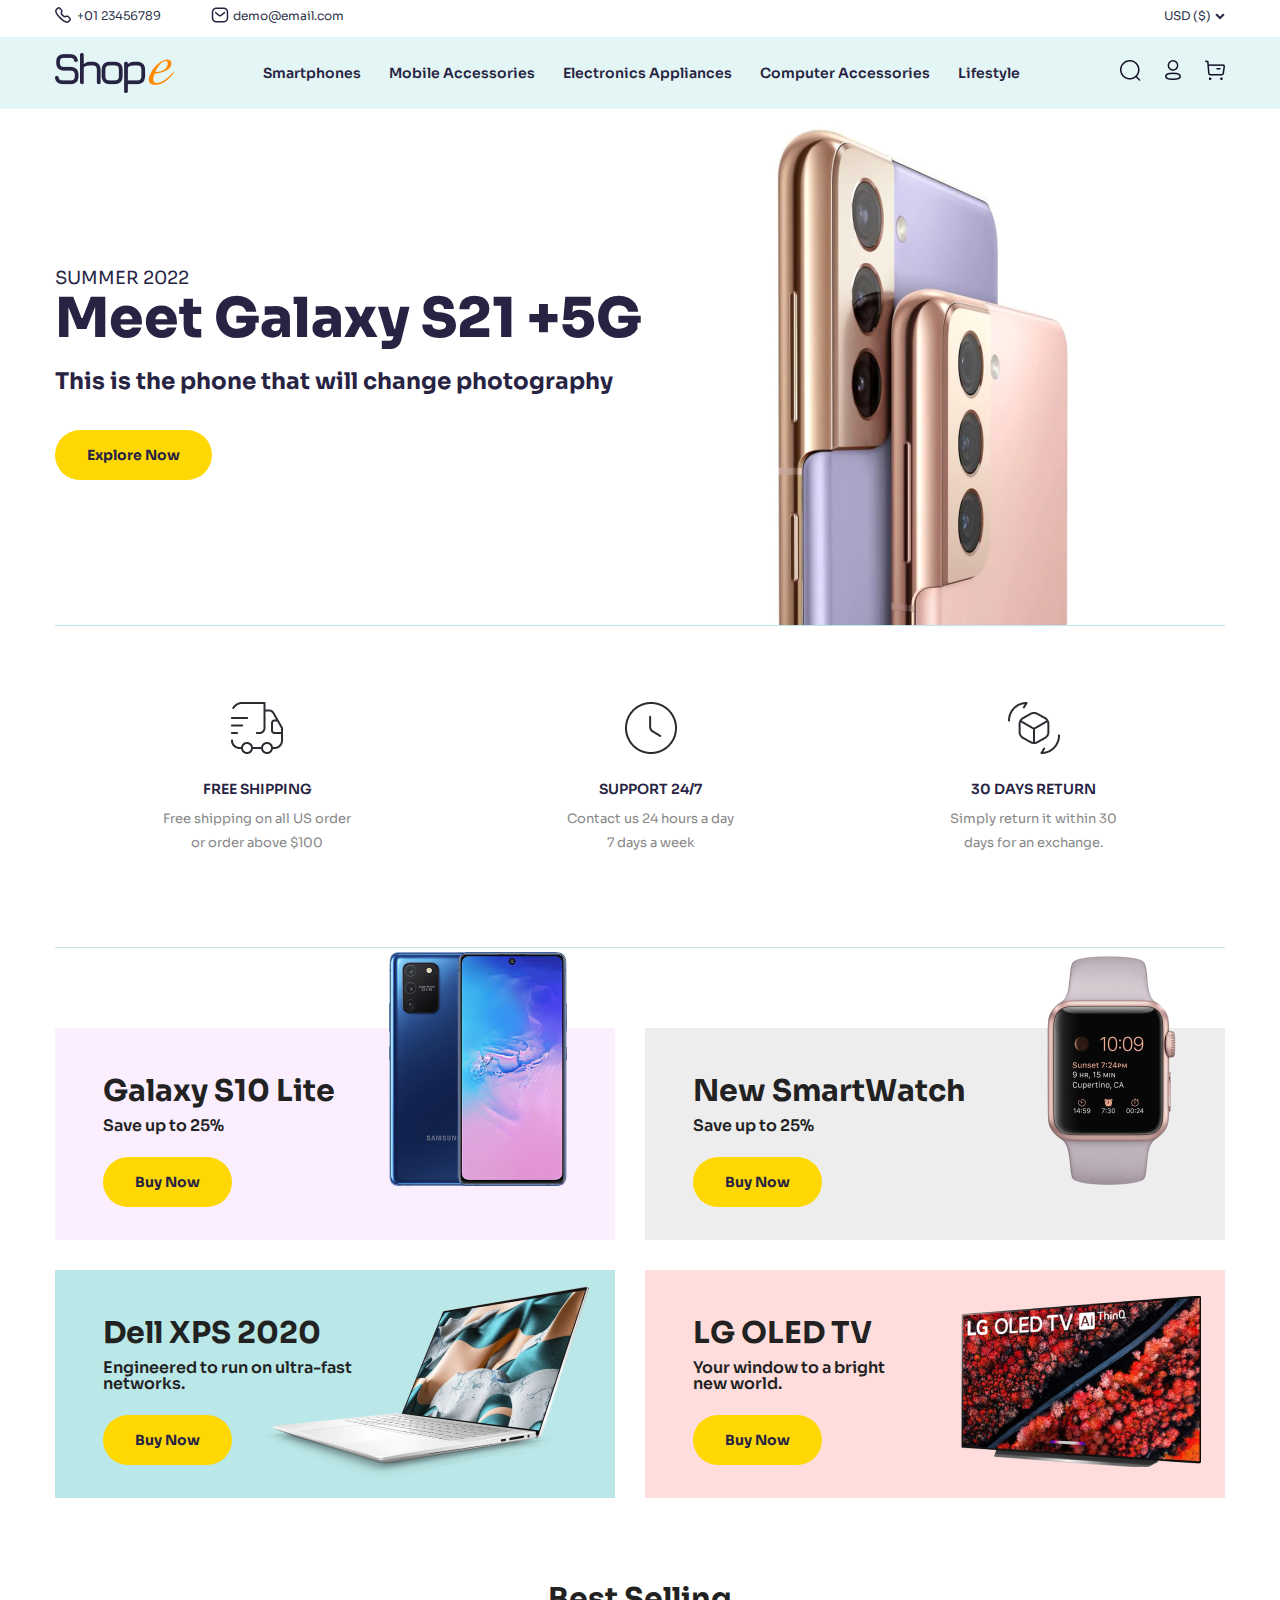
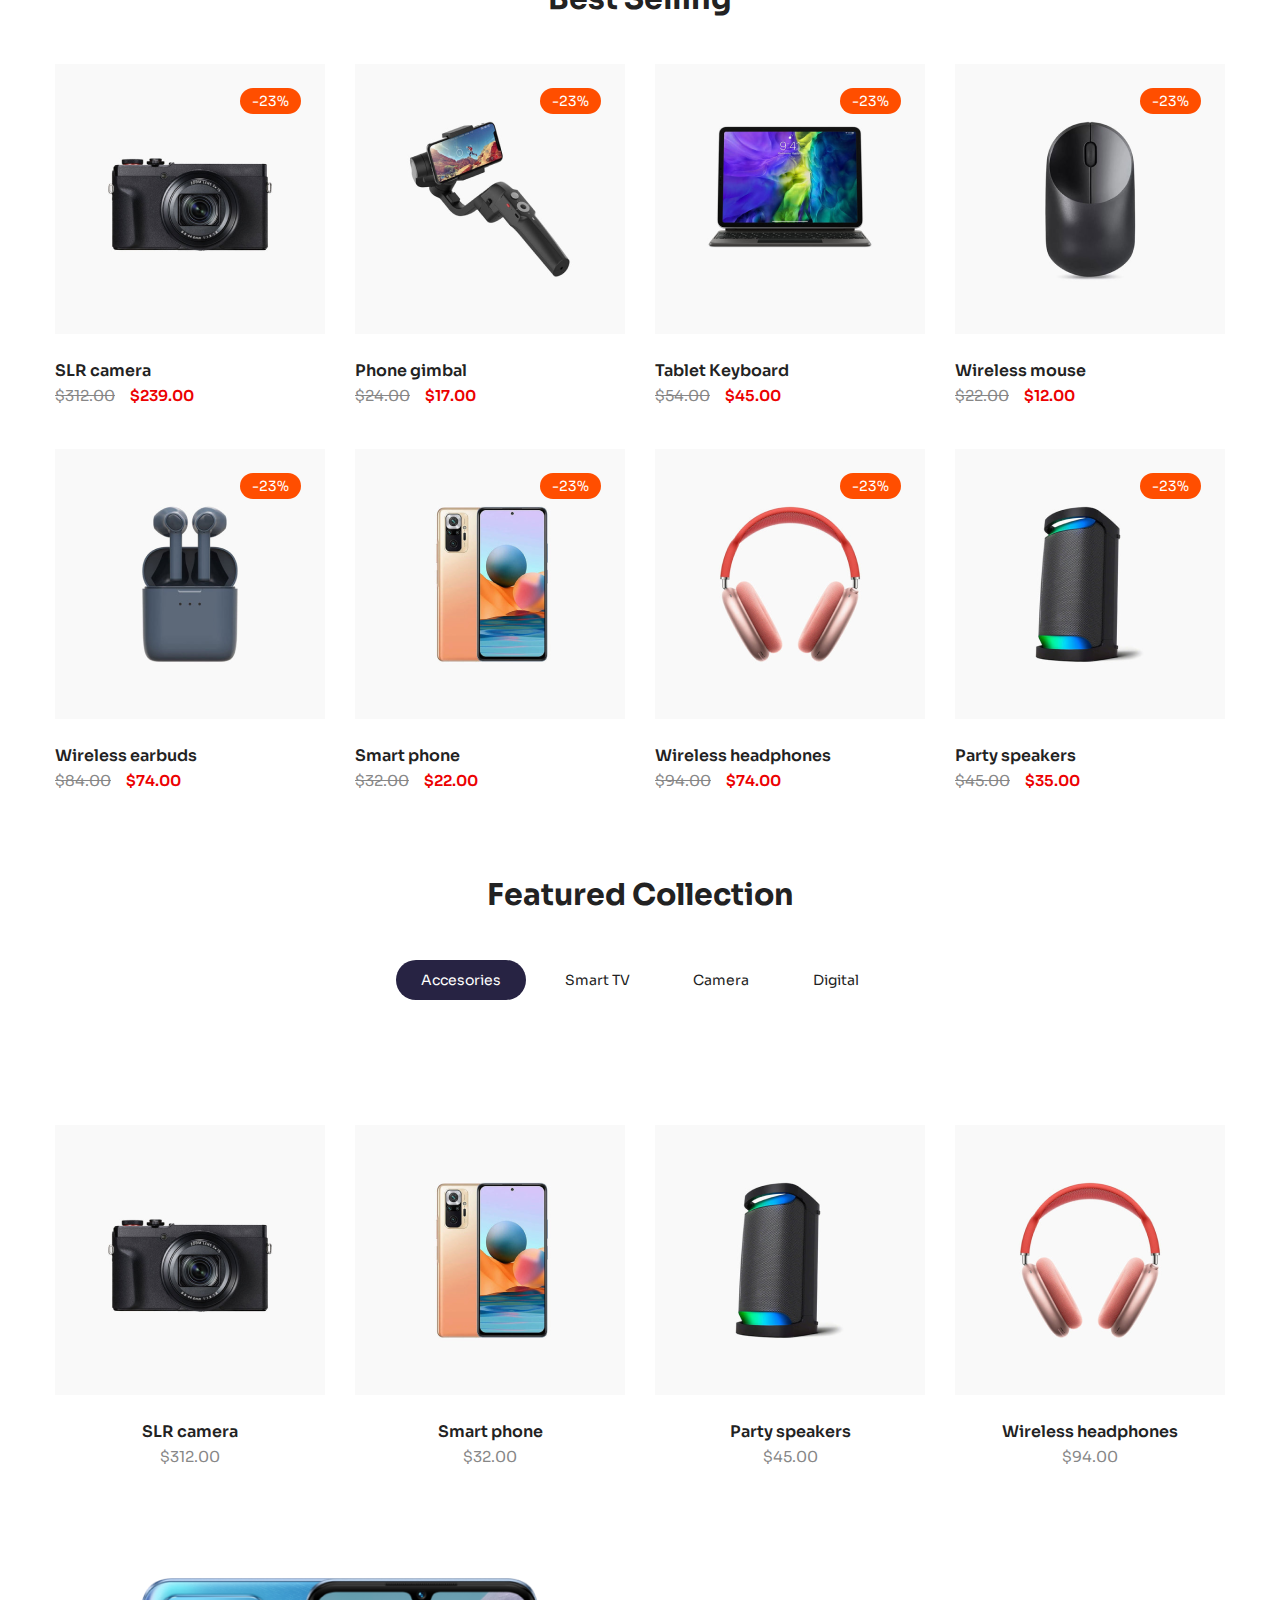
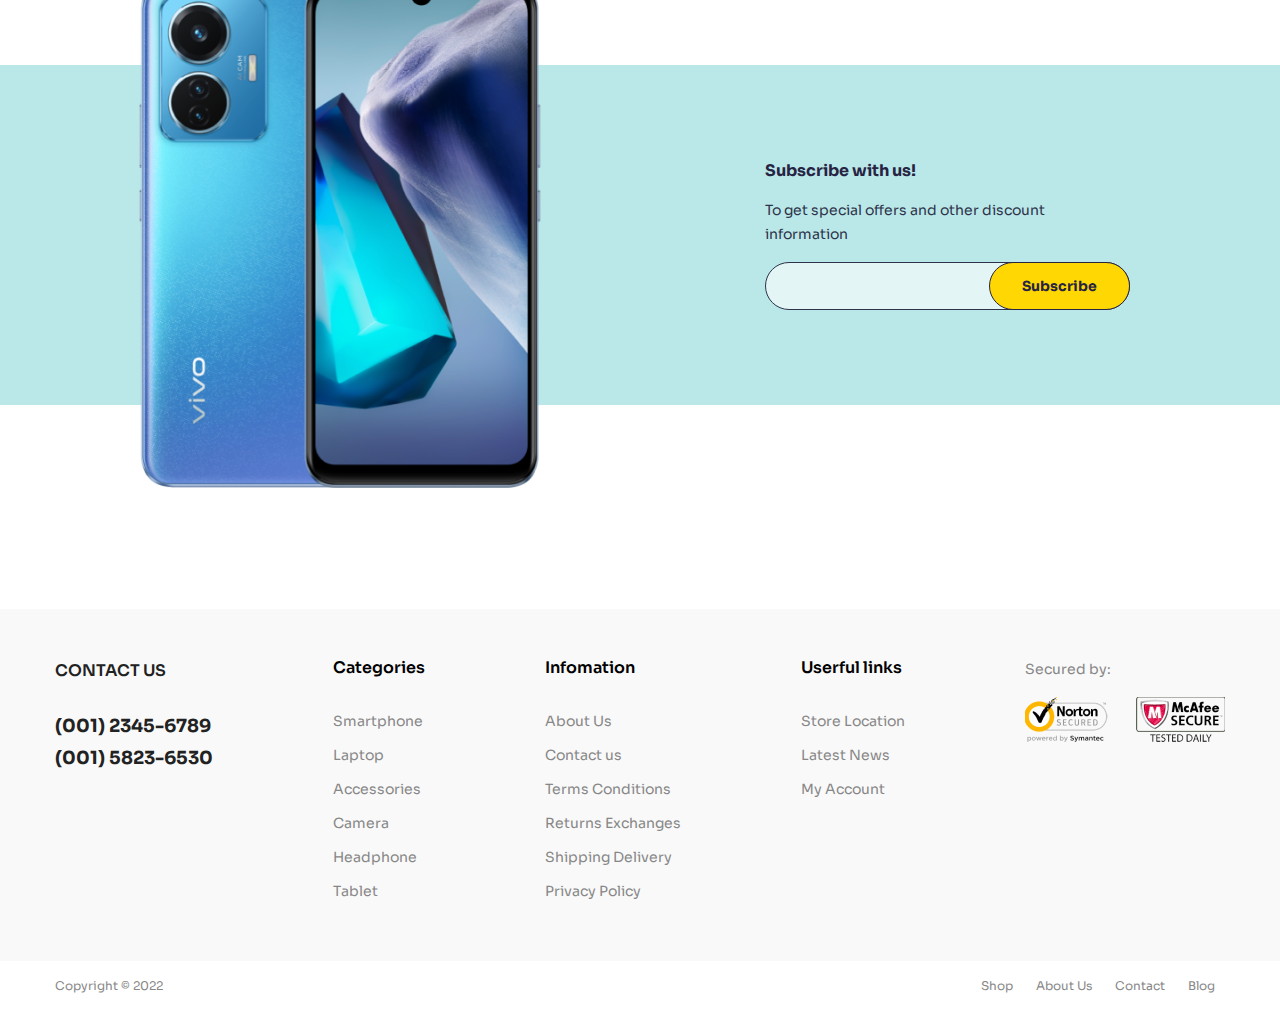
==== index.html @ f064544a "added: footer section" ====
<!DOCTYPE html>
<html lang="en">

<head>
    <meta charset="UTF-8">
    <meta http-equiv="X-UA-Compatible" content="IE=edge">
    <meta name="viewport" content="width=device-width, initial-scale=1.0">
    <title>ShopE Website</title>
    <link rel="stylesheet" href="css/style.css">
</head>

<body>
    <section class="top-nav">
        <div class="container">
            <div class="top-nav-content">
                <ul class="top-nav-sub-content">
                    <li>
                        <a class="sub-links tele" href="tel:+01 23456789">
                            +01 23456789
                        </a>
                    </li>
                    <li>
                        <a class="sub-links second msg" href="mailto:demo@email.com">
                            demo@email.com
                        </a>
                    </li>
                </ul>
                <ul class="top-nav-sub-content">
                    <li>
                        <a class="sub-links down-arrow" href="#">
                            USD ($)
                        </a>
                    </li>
                </ul>
            </div>
        </div>
    </section>
    <section class="Secondary">
        <div class="container">
            <div class="navbar">
                <div class="nav-content">
                    <img class="logo" src="images/Logo.png" alt="logo">
                </div>
                <div class="nav-content">
                    <a class="nav-text" href="#">Smartphones</a>
                    <a class="nav-text" href="#">Mobile Accessories</a>
                    <a class="nav-text" href="#">Electronics Appliances</a>
                    <a class="nav-text" href="#">Computer Accessories</a>
                    <a class="nav-text" href="#">Lifestyle</a>
                </div>
                <div class="nav-content">
                    <a class="nav-links" href="#">
                        <img src="images/Search.png" alt="search">
                    </a>
                    <a class="nav-links" href="#">
                        <img src="images/Profile.png" alt="profile">
                    </a>
                    <a class="nav-links m-r-0" href="#">
                        <img src="images/Buy.png" alt="buy">
                    </a>
                </div>
            </div>
        </div>
    </section>
    <section class="banner-backg">
        <div class="container">
            <div class="banner">
                <div class="banner-left Headline">
                    <p class="summer">
                        Summer 2022
                    </p>
                    <h1 class="head-name">
                        Meet Galaxy S21 +5G
                    </h1>
                    <h3 class="tagline">
                        This is the phone that will change photography
                    </h3>
                    <a role="button" class="Button explore-btn btn-text" href="#">
                        Explore Now
                    </a>
                </div>
                <img src="./images/galaxy-s21-5g.png" alt="banner logo">
            </div>
        </div>
    </section>
    <section class="facilities-bacg pb-80">
        <div class="container">
            <div class="facilities">
                <div class="sub-facilities">
                    <img src="./images/vehicle.png" alt="shipping">
                    <h5 class="Headline sub-facilities-head">FREE SHIPPING</h5>
                    <p class="sub-facilities-text">
                        Free shipping on all US order </br> or order above $100
                    </p>
                </div>
                <div class="sub-facilities">
                    <img src="./images/clock.png" alt="clock">
                    <h5 class="Headline sub-facilities-head">SUPPORT 24/7</h5>
                    <p class="sub-facilities-text">
                        Contact us 24 hours a day</br>7 days a week
                    </p>
                </div>
                <div class="sub-facilities">
                    <img src="./images/3d-rotate.png" alt="rotate">
                    <h5 class="Headline sub-facilities-head">30 DAYS RETURN</h5>
                    <p class="sub-facilities-text">
                        Simply return it within 30</br> days for an exchange.
                    </p>
                </div>
            </div>
        </div>
    </section>
    <section class="trendings-backg pb-80">
        <div class="container trending-grid-container">
            <div class="trending-items first-item">
                <div class="item-left">
                    <h2 class="item-name">
                        Galaxy S10 Lite
                    </h2>
                    <h4 class="item-desc">
                        Save up to 25%
                    </h4>
                    <a role="button" class="Button explore-btn btn-text" href="#">
                        Buy Now
                    </a>
                </div>
                <div class="side-img">
                    <img class="item-right" src="./images/galaxy-s10-lite.png" alt="S10 Lite">
                </div>
            </div>
            <div class="trending-items second-item">
                <div class="item-left">
                    <h2 class="item-name">
                        New SmartWatch
                    </h2>
                    <h4 class="item-desc">
                        Save up to 25%
                    </h4>
                    <a role="button" class="Button explore-btn btn-text" href="#">
                        Buy Now
                    </a>
                </div>
                <div class="side-img">
                    <img class="item-right" src="./images/smartWatch.png" alt="Smart Watch">
                </div>

            </div>
            <div class="trending-items third-item">
                <div class="item-left">
                    <h2 class="item-name">
                        Dell XPS 2020
                    </h2>
                    <h4 class="item-desc">
                        Engineered to run on ultra-fast networks.
                    </h4>
                    <a role="button" class="Button explore-btn btn-text" href="#">
                        Buy Now
                    </a>
                </div>
                <div class="side-img">
                    <img class="item-right" src="./images/dellXPS2020.png" alt="Dell XPS">
                </div>
            </div>
            <div class="trending-items fourth-item">
                <div class="item-left">
                    <h2 class="item-name">
                        LG OLED TV
                    </h2>
                    <h4 class="item-desc">
                        Your window to a bright new world.
                    </h4>
                    <a role="button" class="Button explore-btn btn-text" href="#">
                        Buy Now
                    </a>
                </div>
                <div class="side-img">
                    <img class="item-right" src="./images/Lg-oled-tv.png" alt="LG Oled TV ">
                </div>
            </div>
        </div>
    </section>
    <section class="best-selling-backg pb-80">
        <div class="container">
            <h2 class="best-sell-header">Best Selling</h2>
            <div class="best-selling-grid-container">
                <div class="selling-items">
                    <div class="sell-product-img">
                        <img src="./images/SLR camera.png" alt="SLR Camera">
                        <span class="offer-discount">
                            -23%
                        </span>
                    </div>
                    <div class="sell-img-bottom">
                        <h4 class="product-name">SLR camera</h4>
                        <span class="old-price">$312.00</span>
                        <span class="offer-price">$239.00</span>
                    </div>
                </div>
                <div class="selling-items">
                    <div class="sell-product-img">
                        <img src="./images/Phone Gimble.png" alt="Phone Gimble ">
                        <span class="offer-discount">
                            -23%
                        </span>
                    </div>
                    <div class="sell-img-bottom">
                        <h4 class="product-name">Phone gimbal</h4>
                        <span class="old-price">$24.00</span>
                        <span class="offer-price">$17.00</span>
                    </div>
                </div>
                <div class="selling-items">
                    <div class="sell-product-img">
                        <img src="./images/Tablet Keyboard.png" alt="Tablet Keyboard">
                        <span class="offer-discount">
                            -23%
                        </span>
                    </div>
                    <div class="sell-img-bottom">
                        <h4 class="product-name">Tablet Keyboard</h4>
                        <span class="old-price">$54.00</span>
                        <span class="offer-price">$45.00</span>
                    </div>
                </div>
                <div class="selling-items">
                    <div class="sell-product-img">
                        <img src="./images/Wireless Mouse.png" alt="Wireless mouse">
                        <span class="offer-discount">
                            -23%
                        </span>
                    </div>
                    <div class="sell-img-bottom">
                        <h4 class="product-name">Wireless mouse</h4>
                        <span class="old-price">$22.00</span>
                        <span class="offer-price">$12.00</span>
                    </div>
                </div>
                <div class="selling-items">
                    <div class="sell-product-img">
                        <img src="./images/Wireless earbuds.png" alt="Wireless earbuds">
                        <span class="offer-discount">
                            -23%
                        </span>
                    </div>
                    <div class="sell-img-bottom">
                        <h4 class="product-name">Wireless earbuds</h4>
                        <span class="old-price">$84.00</span>
                        <span class="offer-price">$74.00</span>
                    </div>
                </div>
                <div class="selling-items">
                    <div class="sell-product-img">
                        <img src="./images/Smart Phone.png" alt="Smart phone">
                        <span class="offer-discount">
                            -23%
                        </span>
                    </div>
                    <div class="sell-img-bottom">
                        <h4 class="product-name">Smart phone</h4>
                        <span class="old-price">$32.00</span>
                        <span class="offer-price">$22.00</span>
                    </div>
                </div>
                <div class="selling-items">
                    <div class="sell-product-img">
                        <img src="./images/Wireless Headphone.png" alt="Wireless headphones">
                        <span class="offer-discount">
                            -23%
                        </span>
                    </div>
                    <div class="sell-img-bottom">
                        <h4 class="product-name">Wireless headphones</h4>
                        <span class="old-price">$94.00</span>
                        <span class="offer-price">$74.00</span>
                    </div>
                </div>
                <div class="selling-items">
                    <div class="sell-product-img">
                        <img src="./images/Party Speakers.png" alt="Party speakers">
                        <span class="offer-discount">
                            -23%
                        </span>
                    </div>
                    <div class="sell-img-bottom">
                        <h4 class="product-name">Party speakers</h4>
                        <span class="old-price">$45.00</span>
                        <span class="offer-price">$35.00</span>
                    </div>
                </div>
            </div>
        </div>
    </section>
    <section class="feature-backg">
        <div class="container">
            <h2 class="feature-header">Featured Collection</h2>
            <ul class="feature-category">
                <li class="feature-items items-selected">Accesories</li>
                <li class="feature-items">Smart TV</li>
                <li class="feature-items">Camera</li>
                <li class="feature-items">Digital</li>
            </ul>
            <div class="feature-grid-container">
                <div class="feature-items">
                    <img src="./images/SLR camera.png" alt="SLR camera">
                    <h4>SLR camera</h4>
                    <p>$312.00</p>
                </div>
                <div class="feature-items">
                    <img src="./images/Smart Phone.png" alt="Smart phone">
                    <h4>Smart phone</h4>
                    <p>$32.00</p>
                </div>
                <div class="feature-items">
                    <img src="./images/Party Speakers.png" alt="Party speakers">
                    <h4>Party speakers</h4>
                    <p>$45.00</p>
                </div>
                <div class="feature-items">
                    <img src="./images/Wireless Headphone.png" alt="Wireless headphones">
                    <h4>Wireless headphones</h4>
                    <p>$94.00</p>
                </div>
            </div>
        </div>
    </section>
    <section class="subscribe-banner-backg Tertiary">
        <div class="container">
            <div class="subscribe-banner">
                <div class="banner-left">
                    <img src="./images/vivo display phone.png" alt="Vivo Display">
                </div>
                <div class="banner-right">
                    <p class="subscribe-header">Subscribe with us!</p>
                    <p class="subscribe-text">
                        To get special offers and other discount information
                    </p>
                    <form action="/">
                        <div class="input-btn-subscribe">
                            <input type="search" name="" id="">
                            <button class="Button">Subscribe</button>
                        </div>
                    </form>

                </div>
            </div>
        </div>
    </section>
    <footer>
        <div class="footer-details">
            <div class="container">
                <div class="footer-content">
                    <div class="contact-us">
                        <h3>Contact Us</h3>
                        <ul>
                            <li>
                                <a href="tel:+2345-6789">(001) 2345-6789</a>
                            </li>
                            <li>
                                <a href="tel:+5823-6530">(001) 5823-6530</a>
                            </li>
                        </ul>
                    </div>
                    <div class="footer-links">
                        <h4>Categories</h4>
                        <ul>
                            <li><a href="#">Smartphone</a></li>
                            <li><a href="#">Laptop</a></li>
                            <li><a href="#">Accessories</a></li>
                            <li><a href="#">Camera</a></li>
                            <li><a href="#">Headphone</a></li>
                            <li><a href="#">Tablet</a></li>
                        </ul>
                    </div>
                    <div class="footer-links">
                        <h4>Infomation</h4>
                        <ul>
                            <li><a href="#">About Us</a></li>
                            <li><a href="#">Contact us</a></li>
                            <li><a href="#">Terms Conditions</a></li>
                            <li><a href="#">Returns Exchanges</a></li>
                            <li><a href="#">Shipping Delivery</a></li>
                            <li><a href="#">Privacy Policy</a></li>
                        </ul>
                    </div>
                    <div class="footer-links">
                        <h4>Userful links</h4>
                        <ul>
                            <li><a href="#">Store Location</a></li>
                            <li><a href="#">Latest News</a></li>
                            <li><a href="#">My Account</a></li>
                        </ul>
                    </div>
                    <div class="secured-by">
                        <p>Secured by:</p>
                        <img src="./images/secured-company.png" alt="company images">
                    </div>
                </div>
            </div>
        </div>
        <div class="footer-bottom">
            <div class="container">
                <div class="footer-content">
                    <div class="copyright">
                        Copyright &copy; 2022
                    </div>
                    <div class="footer-links">
                        <a href="#">Shop</a>
                        <a href="#">About Us</a>
                        <a href="#">Contact</a>
                        <a href="#">Blog</a>
                    </div>
                </div>
            </div>

        </div>
    </footer>
</body>


</html>
---- css/style.css ----
@import url('https://fonts.googleapis.com/css2?family=Sora:wght@100;200;300;400;500;600;700;800&display=swap');

* {
    font-family: 'Sora';
    font-style: normal;
    font-weight: 400;
    font-size: 12px;
    line-height: 18px;
    margin: 0;
    padding: 0;
}

.container {
    width: 1170px;
    margin: auto;
}

a {
    text-decoration: none;
}

ul {
    list-style: none;
}

/* Heading Style */
h1 {
    font-weight: 800;
    font-size: 55px;
    line-height: 55px;
}

h2 {
    font-weight: 700;
    font-size: 30px;
    line-height: 42px;
}

h3 {
    font-weight: 700;
    font-size: 23px;
    line-height: 23px;
}

h4 {
    font-weight: 600;
    font-size: 16px;
    line-height: 16px;
}

h5 {
    font-weight: 600;
    font-size: 14px;
    line-height: 20px;
}

/* COlOR STYLES  */
.Background {
    background: #FFFFFE;
}

.Secondary {
    background: #E3F6F5;
}

.Tertiary {
    background: #BAE8E8;
}

.Headline {
    color: #272343;
}

.Paragraph {
    color: #2D334A;
}

.Button {
    background: #FFD803;
    border: none;
    cursor: pointer;
}

.btn-text {
    color: #272343;
    font-weight: 700;
    font-size: 14px;
    line-height: 14px;
}

/* top navbar */
.top-nav {
    padding: 7px 0px 12px 0px;
    color: #2D334A;
}

.top-nav .top-nav-content {
    display: flex;
    justify-content: space-between;
}

.top-nav-content .top-nav-sub-content {
    display: flex;
}

.top-nav-sub-content .sub-links {
    color: #2D334A;
    display: flex;
    align-items: center;
}

.top-nav-sub-content .sub-links.second {
    padding-left: 49.5px;
}

.top-nav-sub-content .sub-links:hover {
    text-decoration: underline;
}

.tele::before {
    content: '';
    background: url("../images/telephone.png") no-repeat;
    width: 18px;
    height: 18px;
    padding-right: 4px;
    align-items: center;
}

.msg::before {
    content: '';
    background: url("../images/Message.png") no-repeat;
    width: 18px;
    height: 18px;
    padding-right: 4px;
    align-items: center;
}

.down-arrow::after {
    content: '';
    background: url("../images/down_arrow.png") no-repeat;
    width: 10px;
    height: 7px;
    margin-left: 4px;
}

/* navbar */
.navbar {
    align-items: center;
    display: flex;
    justify-content: space-between;
    padding: 16px 0px;
}

.navbar .nav-content {
    display: flex;
}

.nav-content .nav-text {
    font-weight: 600;
    font-size: 14px;
    line-height: 21px;
    color: #272343;
    padding: 0px 14px;
}

.nav-content .nav-links {
    padding: 0px 12px;
}

.m-r-0 {
    padding-right: 0px !important;
}

.nav-text:hover,
.nav_links:hover {
    color: #FFD803;
}

/* banner */
.banner {
    display: flex;
    align-items: center;
}

.banner-left .summer {
    text-transform: uppercase;
    font-weight: 400;
    font-size: 18px;
    line-height: 18px;
    padding-bottom: 4px;
}

.banner-left .head-name {
    padding-bottom: 24px;
    padding-right: 14px;
}

.banner-left .tagline {
    padding-bottom: 54px;
}

.explore-btn {
    padding: 16px 32px;
    border-radius: 28px;
}

.facilities {
    display: flex;
    justify-content: space-around;
    border-width: 1px 0px;
    border-style: solid;
    border-color: #BAE8E8;
}

.facilities .sub-facilities {
    text-align: center;
    padding-top: 72px;
    padding-bottom: 92px;
}

.sub-facilities .sub-facilities-head {
    padding-top: 16px;
    padding-bottom: 8px;
}

.sub-facilities .sub-facilities-text {
    font-weight: 400;
    font-size: 13px;
    line-height: 24px;
    color: #878787;
}

.trending-grid-container {
    display: grid;
    grid-template-columns: auto auto;
    grid-gap: 30px;
}

.trending-items {
    color: #222222;
    display: flex;
    align-items: center;
    position: relative;
}

.trending-items .item-left {
    padding: 48px;
}

.first-item .side-img {
    position: absolute;
    bottom: 49px;
    right: 48px;
}

.second-item .side-img {
    position: absolute;
    bottom: 49px;
    right: 48px;
}

.third-item .side-img {
    position: absolute;
    right: 24px;
}

.third-item .item-left {
    width: 252px;
}

.fourth-item .side-img {
    position: absolute;
    /* bottom: 45px; */
    right: 24px;
}

.fourth-item .item-left {
    width: 196px;
}

.item-left .item-name {
    line-height: 30px;
    padding-bottom: 12px;
}

.item-left .item-desc {
    padding-bottom: 40px;
}

.trending-grid-container .first-item {
    background: #FAEEFF;
}

.trending-grid-container .second-item {
    background: #EDEDED;
}

.trending-grid-container .third-item {
    background: #BAE8E8;
}

.trending-grid-container .fourth-item {
    background: #FFDDDC;
}

/* BEST SELLING */
.best-selling-backg {
    color: #222222;
}

.best-sell-header {
    text-align: center;
    padding-bottom: 44px;

}

.best-selling-grid-container {
    display: grid;
    grid-template-columns: auto auto auto auto;
    grid-gap: 40px 30px;
}


.selling-items .sell-product-img {
    position: relative;
    padding-bottom: 24px;
}

.sell-product-img .offer-discount {
    padding: 6px 12px;
    background: #FF4E00;
    border-radius: 25px;
    color: white;
    font-size: 14px;
    line-height: 14px;
    text-align: center;
    position: absolute;
    top: 24px;
    right: 24px;

}

.sell-img-bottom .product-name {
    padding-bottom: 3px;
}

.sell-img-bottom .old-price {
    padding-right: 12px;
    text-decoration-line: line-through;
    font-weight: 400;
    font-size: 15px;
    line-height: 27px;
    color: #878787;
}

.sell-img-bottom .offer-price {
    font-weight: 600;
    font-size: 15px;
    line-height: 27px;
    color: #EC0101;
}

.pb-80 {
    padding-bottom: 80px;
}

.feature-backg {
    text-align: center;
    color: #222222;
    padding-bottom: 195px;
}

.feature-header {
    padding-bottom: 44px;
}

.feature-category {
    text-align: center;
    display: flex;
    justify-content: space-between;
    width: 488px;
    margin: auto;
    align-items: center;
    padding-bottom: 125px;
}

.feature-category .feature-items {
    font-weight: 400;
    font-size: 14px;
    line-height: 24px;
    padding: 8px 25px;
}

.feature-category .items-selected {
    text-align: center;
    background: #272343;
    border-radius: 20px;
    color: #FFFFFE;
}

.feature-grid-container {
    display: grid;
    grid-template-columns: auto auto auto auto;
    grid-gap: 40px 30px;
}

.feature-items img {
    padding-bottom: 24px;
}

.feature-items h4 {
    padding-bottom: 3px;
}

.feature-items p {
    font-weight: 400;
    font-size: 15px;
    line-height: 27px;
    color: #878787;
}

.subscribe-banner-backg {
    margin-bottom: 204px;
}

.subscribe-banner {
    display: flex;
    justify-content: flex-end;
    align-items: center;
    position: relative;
}

.subscribe-banner .banner-left {
    position: absolute;
    left: 0;
}


.subscribe-banner .banner-right {
    width: 365px;
    padding: 95px;
}

.banner-right .subscribe-header {
    font-weight: 700;
    font-size: 16px;
    line-height: 22px;
    color: #272343;
    padding-bottom: 16px;
}

.banner-right .subscribe-text {
    font-weight: 400;
    font-size: 14px;
    line-height: 24px;
    color: #2D334A;
    padding-bottom: 16px;
}

.banner-right .input-btn-subscribe {
    position: relative;
}

.banner-right .input-btn-subscribe input {
    width: 100%;
    padding: 14px;
    box-sizing: border-box;
    background: #E3F6F5;
    border: 1px solid #2D334A;
    border-radius: 25px;
}

.banner-right .input-btn-subscribe button {
    position: absolute;
    right: 0;
    font-weight: 700;
    font-size: 14px;
    line-height: 14px;
    color: #272343;
    padding: 16px 32px;
    background: #FFD803;
    border: 1px solid #272343;
    border-radius: 28px;
}

/* Footer */


.footer-details {
    background: #F9F9F9;
    padding: 48px 0px;
}

.footer-details .footer-content {
    display: flex;
    justify-content: space-between;
}

.footer-details .contact-us {
    color: #222222;
}

.footer-details .contact-us h3 {
    text-transform: uppercase;
    font-weight: 600;
    font-size: 16px;
    line-height: 27px;
    padding-bottom: 30px;
}

.footer-details .contact-us a {
    font-weight: 700;
    font-size: 18px;
    line-height: 25px;
    color: #222222;
}

.footer-details .contact-us ul>li {
    padding-bottom: 7px;
}

.footer-details .secured-by p {
    font-weight: 400;
    font-size: 14px;
    line-height: 24px;
    color: #878787;
    padding-bottom: 16px;
}

.footer-details .footer-links h4 {
    font-weight: 600;
    font-size: 16px;
    line-height: 22px;
    color: #000000;
    padding-bottom: 30px;
}

.footer-details .footer-links a {
    font-weight: 400;
    font-size: 14px;
    line-height: 24px;
    color: #878787;

}

.footer-details .footer-links>ul>li {
    padding-bottom: 10px;
}

.footer-details .footer-links a:hover {
    text-decoration: underline;
}




.footer-bottom {
    font-weight: 400;
    font-size: 14px;
    line-height: 24px;
    color: #878787;
    padding: 16px 0px;
}

.footer-bottom .footer-content {
    display: flex;
    justify-content: space-between;
}

.footer-bottom .footer-links a {
    /* display: flex; */
    /* justify-content: space-between; */
    color: #878787;
    padding: 10px;
}

.footer-bottom .footer-links a:hover {
    text-decoration: underline;
}
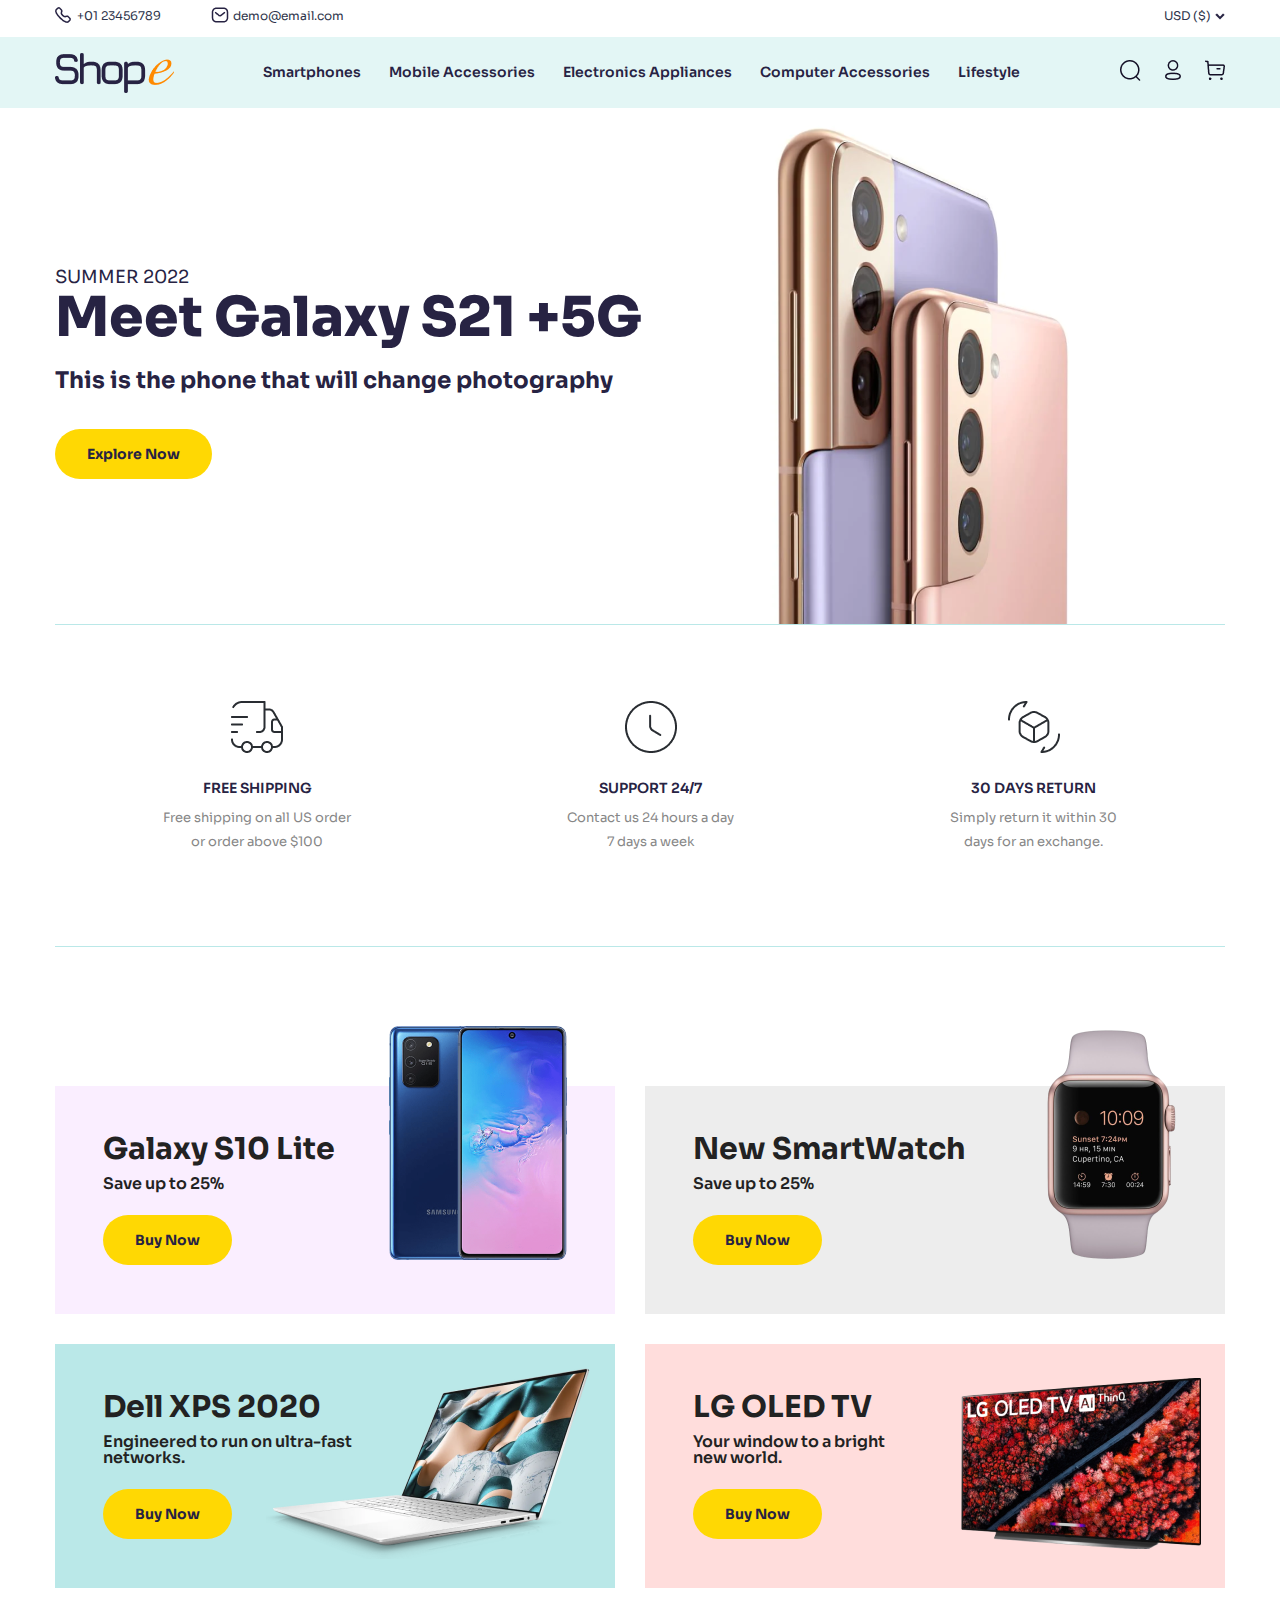
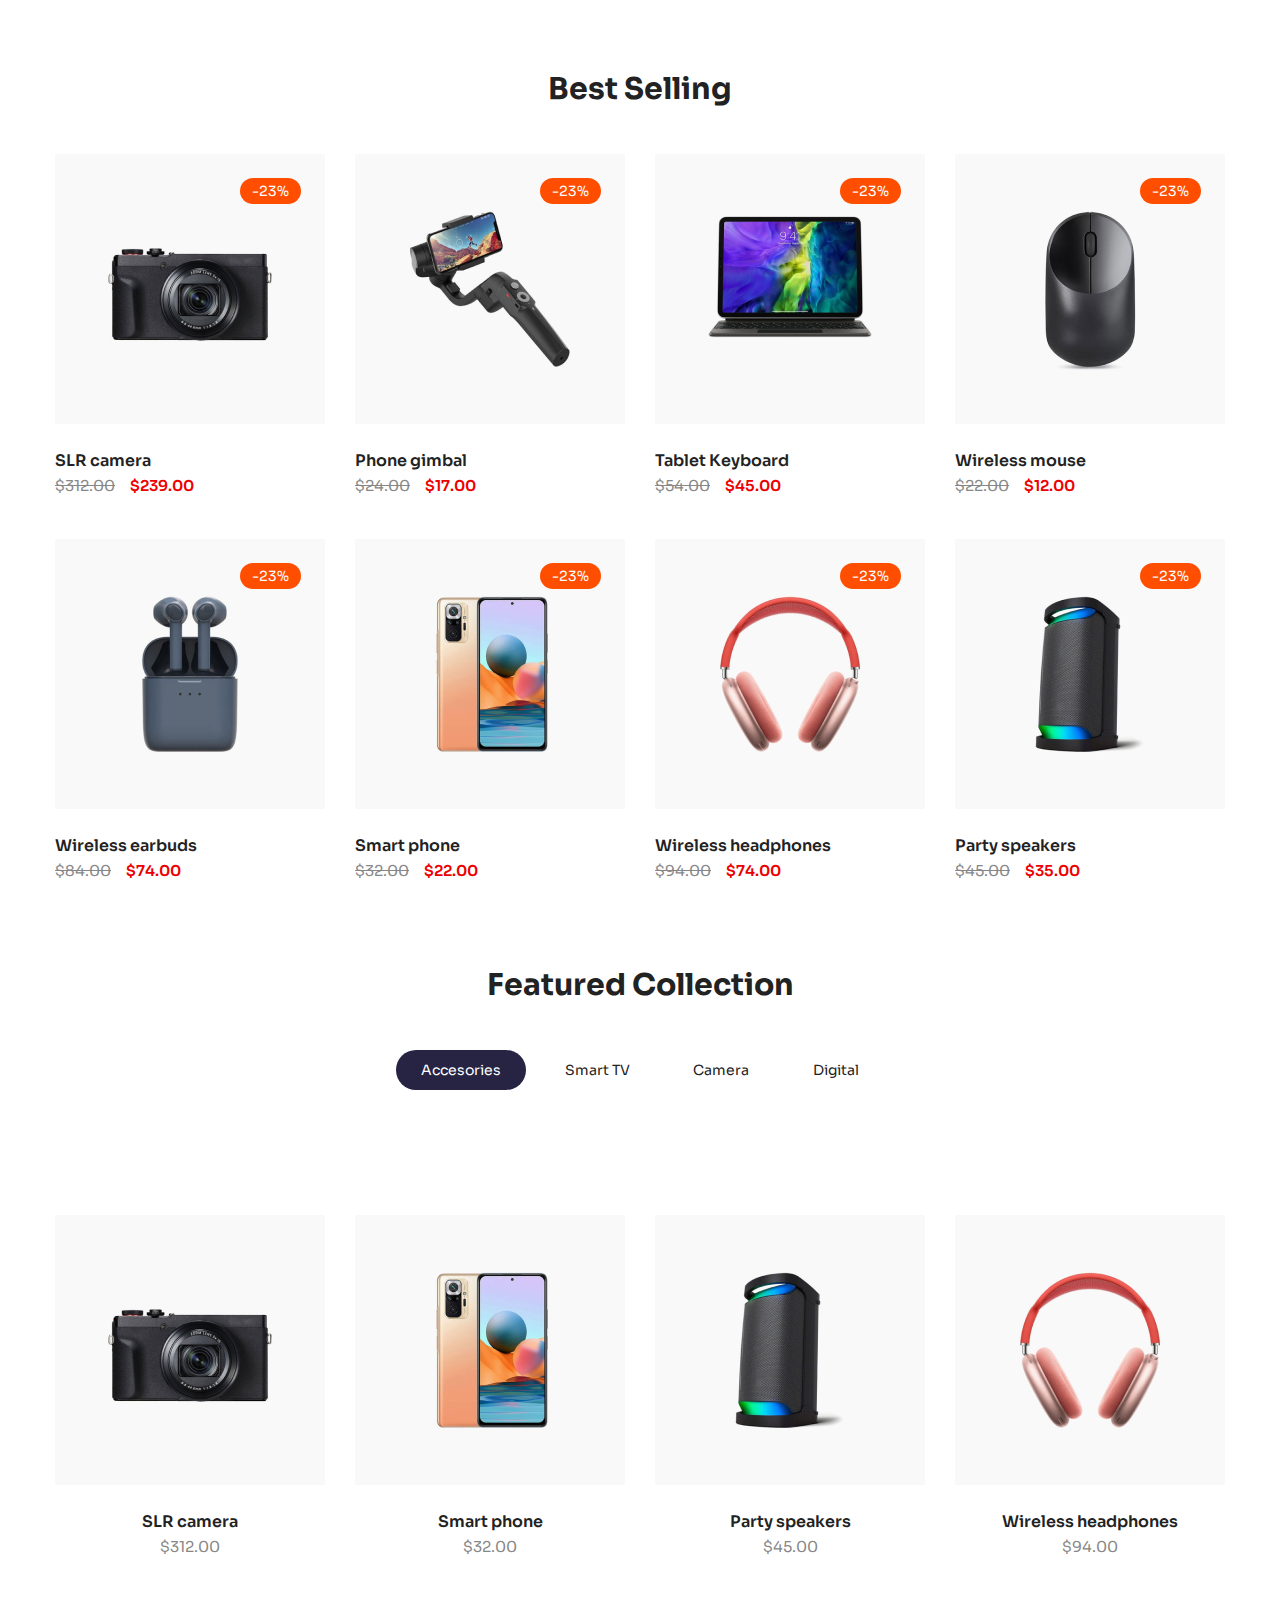
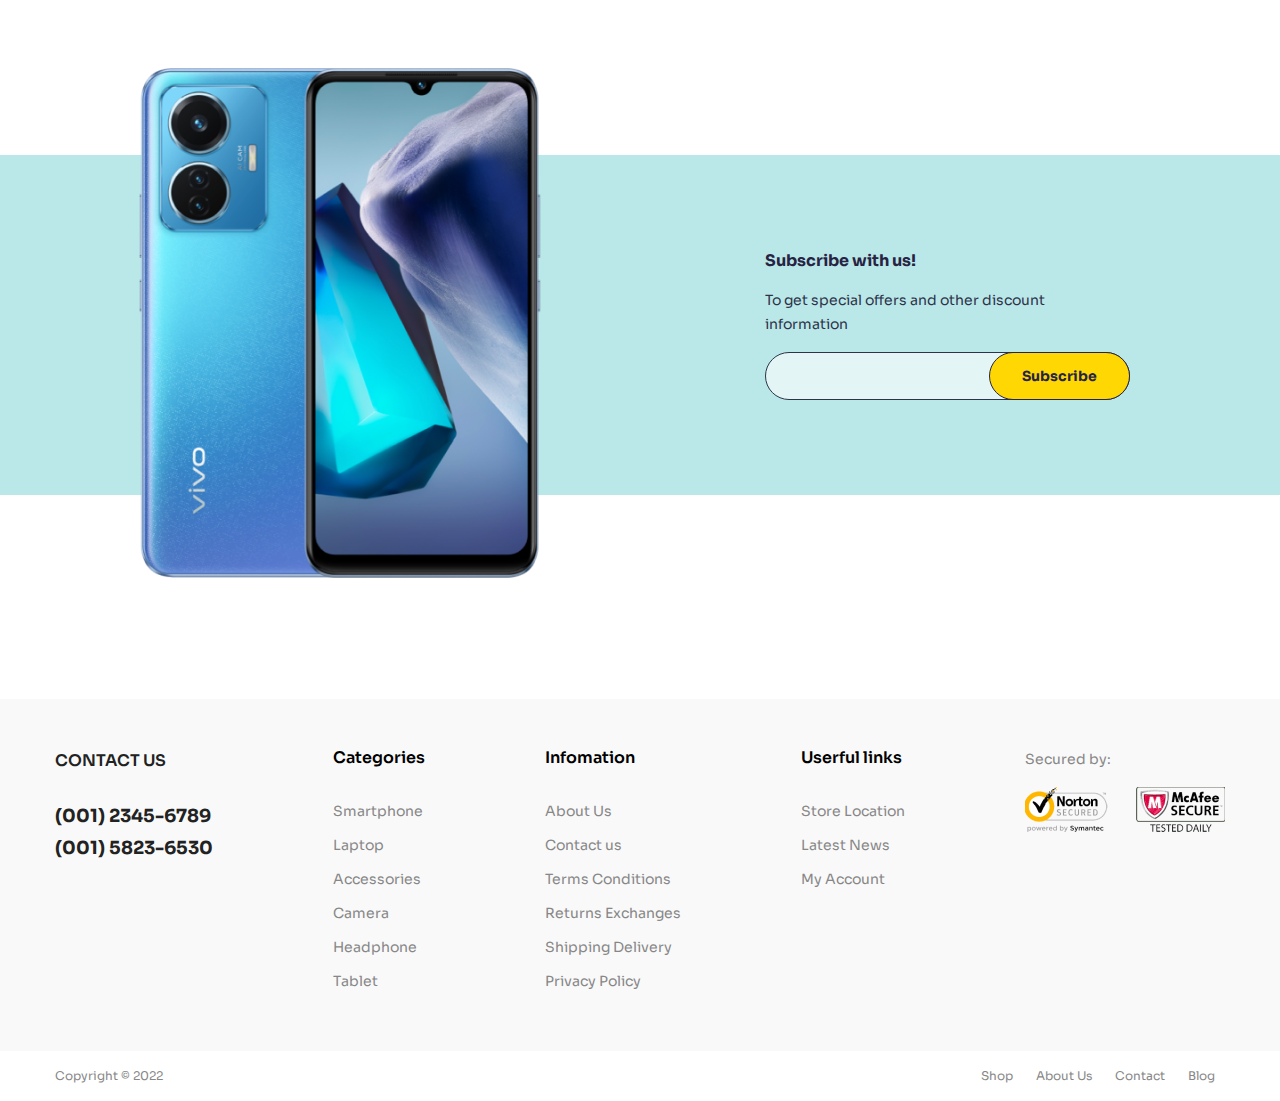
==== commit e39491a7: "updated: some syntax in navbar and facilities part" ====
--- a/index.html
+++ b/index.html
@@ -42,11 +42,23 @@
                     <img class="logo" src="images/Logo.png" alt="logo">
                 </div>
                 <div class="nav-content">
-                    <a class="nav-text" href="#">Smartphones</a>
-                    <a class="nav-text" href="#">Mobile Accessories</a>
-                    <a class="nav-text" href="#">Electronics Appliances</a>
-                    <a class="nav-text" href="#">Computer Accessories</a>
-                    <a class="nav-text" href="#">Lifestyle</a>
+                    <ul class="nav-text">
+                        <li>
+                            <a class="nav-text" href="#">Smartphones</a>
+                        </li>
+                        <li>
+                            <a class="nav-text" href="#">Mobile Accessories</a>
+                        </li>
+                        <li>
+                            <a class="nav-text" href="#">Electronics Appliances</a>
+                        </li>
+                        <li>
+                            <a class="nav-text" href="#">Computer Accessories</a>
+                        </li>
+                        <li>
+                            <a class="nav-text" href="#">Lifestyle</a>
+                        </li>
+                    </ul>
                 </div>
                 <div class="nav-content">
                     <a class="nav-links" href="#">
@@ -111,8 +123,8 @@
         </div>
     </section>
     <section class="trendings-backg pb-80">
-        <div class="container trending-grid-container">
-            <div class="trending-items first-item">
+        <div class="container trending-grid-container pd-top-59">
+            <div class="trending-items light-pink">
                 <div class="item-left">
                     <h2 class="item-name">
                         Galaxy S10 Lite
@@ -124,11 +136,11 @@
                         Buy Now
                     </a>
                 </div>
-                <div class="side-img">
-                    <img class="item-right" src="./images/galaxy-s10-lite.png" alt="S10 Lite">
-                </div>
-            </div>
-            <div class="trending-items second-item">
+                <div class="item-right item-upper-right">
+                    <img src="./images/galaxy-s10-lite.png" alt="S10 Lite">
+                </div>
+            </div>
+            <div class="trending-items gray">
                 <div class="item-left">
                     <h2 class="item-name">
                         New SmartWatch
@@ -140,13 +152,13 @@
                         Buy Now
                     </a>
                 </div>
-                <div class="side-img">
-                    <img class="item-right" src="./images/smartWatch.png" alt="Smart Watch">
-                </div>
-
-            </div>
-            <div class="trending-items third-item">
-                <div class="item-left">
+                <div class="item-right item-upper-right">
+                    <img src="./images/smartWatch.png" alt="Smart Watch">
+                </div>
+
+            </div>
+            <div class="trending-items Tertiary">
+                <div class="item-left wd-252">
                     <h2 class="item-name">
                         Dell XPS 2020
                     </h2>
@@ -157,12 +169,12 @@
                         Buy Now
                     </a>
                 </div>
-                <div class="side-img">
-                    <img class="item-right" src="./images/dellXPS2020.png" alt="Dell XPS">
-                </div>
-            </div>
-            <div class="trending-items fourth-item">
-                <div class="item-left">
+                <div class="item-right item-flex-right">
+                    <img src="./images/dellXPS2020.png" alt="Dell XPS">
+                </div>
+            </div>
+            <div class="trending-items rose-gold">
+                <div class="item-left wd-196">
                     <h2 class="item-name">
                         LG OLED TV
                     </h2>
@@ -173,7 +185,7 @@
                         Buy Now
                     </a>
                 </div>
-                <div class="side-img">
+                <div class="item-right item-flex-right">
                     <img class="item-right" src="./images/Lg-oled-tv.png" alt="LG Oled TV ">
                 </div>
             </div>
@@ -190,7 +202,7 @@
                             -23%
                         </span>
                     </div>
-                    <div class="sell-img-bottom">
+                    <div class="sell-product-details">
                         <h4 class="product-name">SLR camera</h4>
                         <span class="old-price">$312.00</span>
                         <span class="offer-price">$239.00</span>
@@ -203,7 +215,7 @@
                             -23%
                         </span>
                     </div>
-                    <div class="sell-img-bottom">
+                    <div class="sell-product-details">
                         <h4 class="product-name">Phone gimbal</h4>
                         <span class="old-price">$24.00</span>
                         <span class="offer-price">$17.00</span>
@@ -216,7 +228,7 @@
                             -23%
                         </span>
                     </div>
-                    <div class="sell-img-bottom">
+                    <div class="sell-product-details">
                         <h4 class="product-name">Tablet Keyboard</h4>
                         <span class="old-price">$54.00</span>
                         <span class="offer-price">$45.00</span>
@@ -229,7 +241,7 @@
                             -23%
                         </span>
                     </div>
-                    <div class="sell-img-bottom">
+                    <div class="sell-product-details">
                         <h4 class="product-name">Wireless mouse</h4>
                         <span class="old-price">$22.00</span>
                         <span class="offer-price">$12.00</span>
@@ -242,7 +254,7 @@
                             -23%
                         </span>
                     </div>
-                    <div class="sell-img-bottom">
+                    <div class="sell-product-details">
                         <h4 class="product-name">Wireless earbuds</h4>
                         <span class="old-price">$84.00</span>
                         <span class="offer-price">$74.00</span>
@@ -255,7 +267,7 @@
                             -23%
                         </span>
                     </div>
-                    <div class="sell-img-bottom">
+                    <div class="sell-product-details">
                         <h4 class="product-name">Smart phone</h4>
                         <span class="old-price">$32.00</span>
                         <span class="offer-price">$22.00</span>
@@ -268,7 +280,7 @@
                             -23%
                         </span>
                     </div>
-                    <div class="sell-img-bottom">
+                    <div class="sell-product-details">
                         <h4 class="product-name">Wireless headphones</h4>
                         <span class="old-price">$94.00</span>
                         <span class="offer-price">$74.00</span>
@@ -281,7 +293,7 @@
                             -23%
                         </span>
                     </div>
-                    <div class="sell-img-bottom">
+                    <div class="sell-product-details">
                         <h4 class="product-name">Party speakers</h4>
                         <span class="old-price">$45.00</span>
                         <span class="offer-price">$35.00</span>
--- a/css/style.css
+++ b/css/style.css
@@ -148,19 +148,23 @@
     align-items: center;
     display: flex;
     justify-content: space-between;
-    padding: 16px 0px;
 }
 
 .navbar .nav-content {
     display: flex;
 }
 
-.nav-content .nav-text {
+.nav-content>.nav-text {
+    display: flex;
+    padding: 25px;
+}
+
+.nav-content>.nav-text>li>a {
     font-weight: 600;
     font-size: 14px;
     line-height: 21px;
     color: #272343;
-    padding: 0px 14px;
+    padding: 26px 14px;
 }
 
 .nav-content .nav-links {
@@ -171,8 +175,7 @@
     padding-right: 0px !important;
 }
 
-.nav-text:hover,
-.nav_links:hover {
+.nav-text>li>a:hover {
     color: #FFD803;
 }
 
@@ -230,6 +233,8 @@
     color: #878787;
 }
 
+/* Trendings */
+
 .trending-grid-container {
     display: grid;
     grid-template-columns: auto auto;
@@ -245,37 +250,30 @@
 
 .trending-items .item-left {
     padding: 48px;
-}
-
-.first-item .side-img {
+    padding-bottom: 64px;
+}
+
+.item-upper-right {
     position: absolute;
     bottom: 49px;
     right: 48px;
 }
 
-.second-item .side-img {
-    position: absolute;
-    bottom: 49px;
-    right: 48px;
-}
-
-.third-item .side-img {
+.item-flex-right {
     position: absolute;
     right: 24px;
 }
 
-.third-item .item-left {
+.wd-252 {
     width: 252px;
 }
 
-.fourth-item .side-img {
-    position: absolute;
-    /* bottom: 45px; */
-    right: 24px;
-}
-
-.fourth-item .item-left {
+.wd-196 {
     width: 196px;
+}
+
+.pd-top-59 {
+    padding-top: 59px;
 }
 
 .item-left .item-name {
@@ -287,11 +285,11 @@
     padding-bottom: 40px;
 }
 
-.trending-grid-container .first-item {
+.light-pink {
     background: #FAEEFF;
 }
 
-.trending-grid-container .second-item {
+.gray {
     background: #EDEDED;
 }
 
@@ -299,7 +297,7 @@
     background: #BAE8E8;
 }
 
-.trending-grid-container .fourth-item {
+.rose-gold {
     background: #FFDDDC;
 }
 
@@ -340,11 +338,11 @@
 
 }
 
-.sell-img-bottom .product-name {
+.sell-product-details .product-name {
     padding-bottom: 3px;
 }
 
-.sell-img-bottom .old-price {
+.sell-product-details .old-price {
     padding-right: 12px;
     text-decoration-line: line-through;
     font-weight: 400;
@@ -353,7 +351,7 @@
     color: #878787;
 }
 
-.sell-img-bottom .offer-price {
+.sell-product-details .offer-price {
     font-weight: 600;
     font-size: 15px;
     line-height: 27px;
@@ -576,4 +574,6 @@
 
 .footer-bottom .footer-links a:hover {
     text-decoration: underline;
-}+}
+
+/* MegaMenu */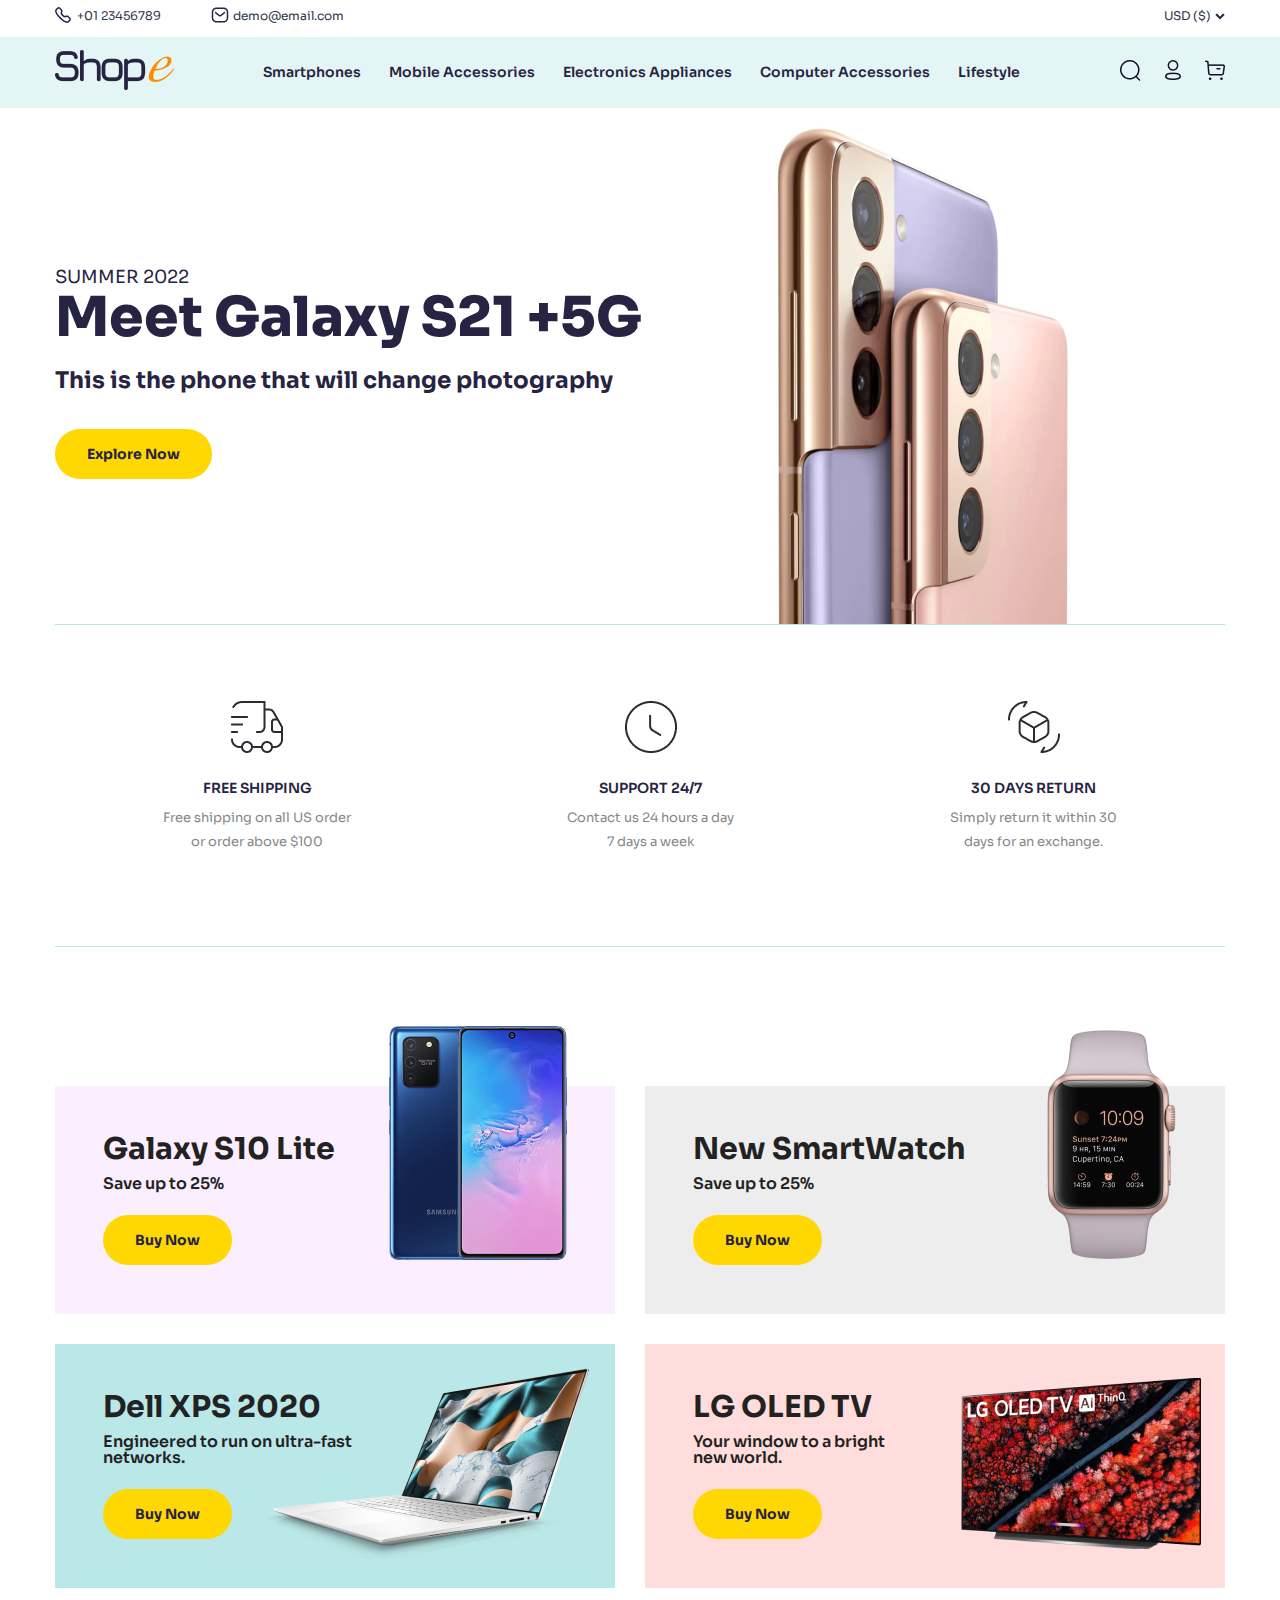
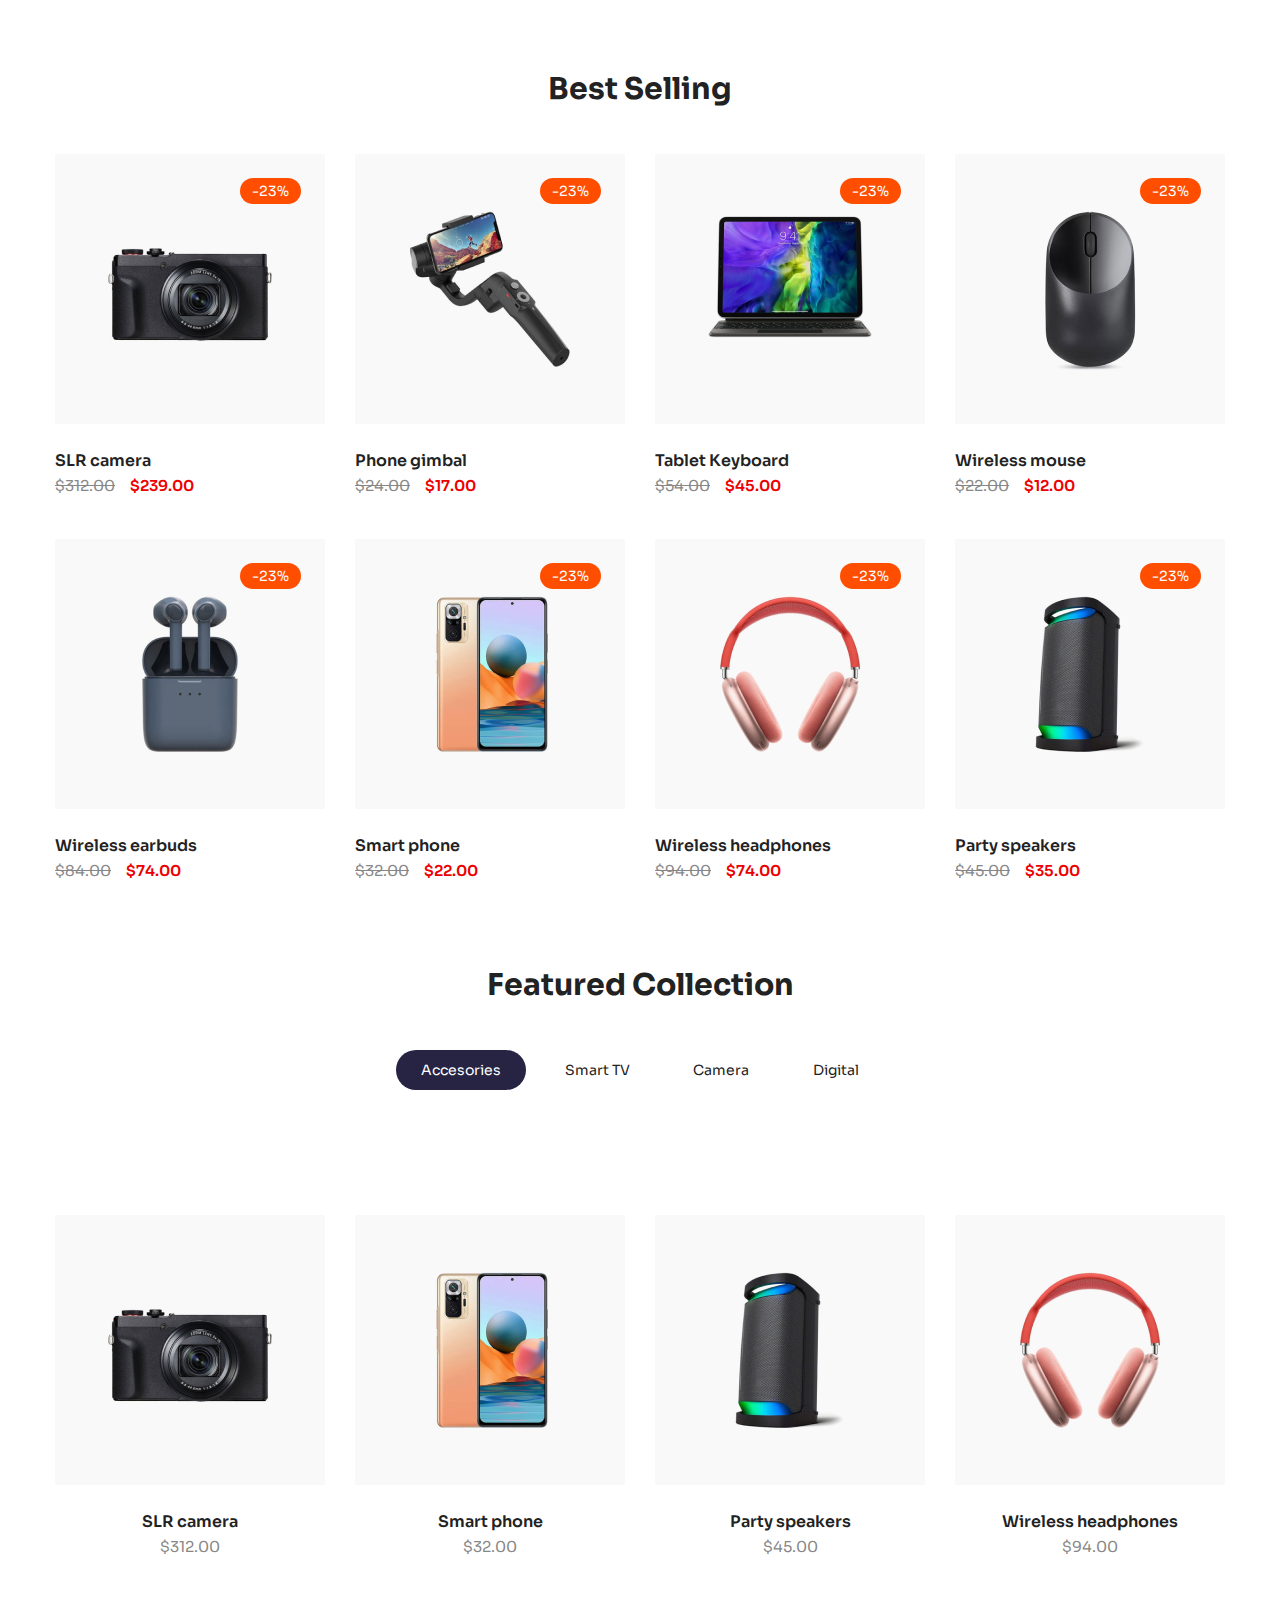
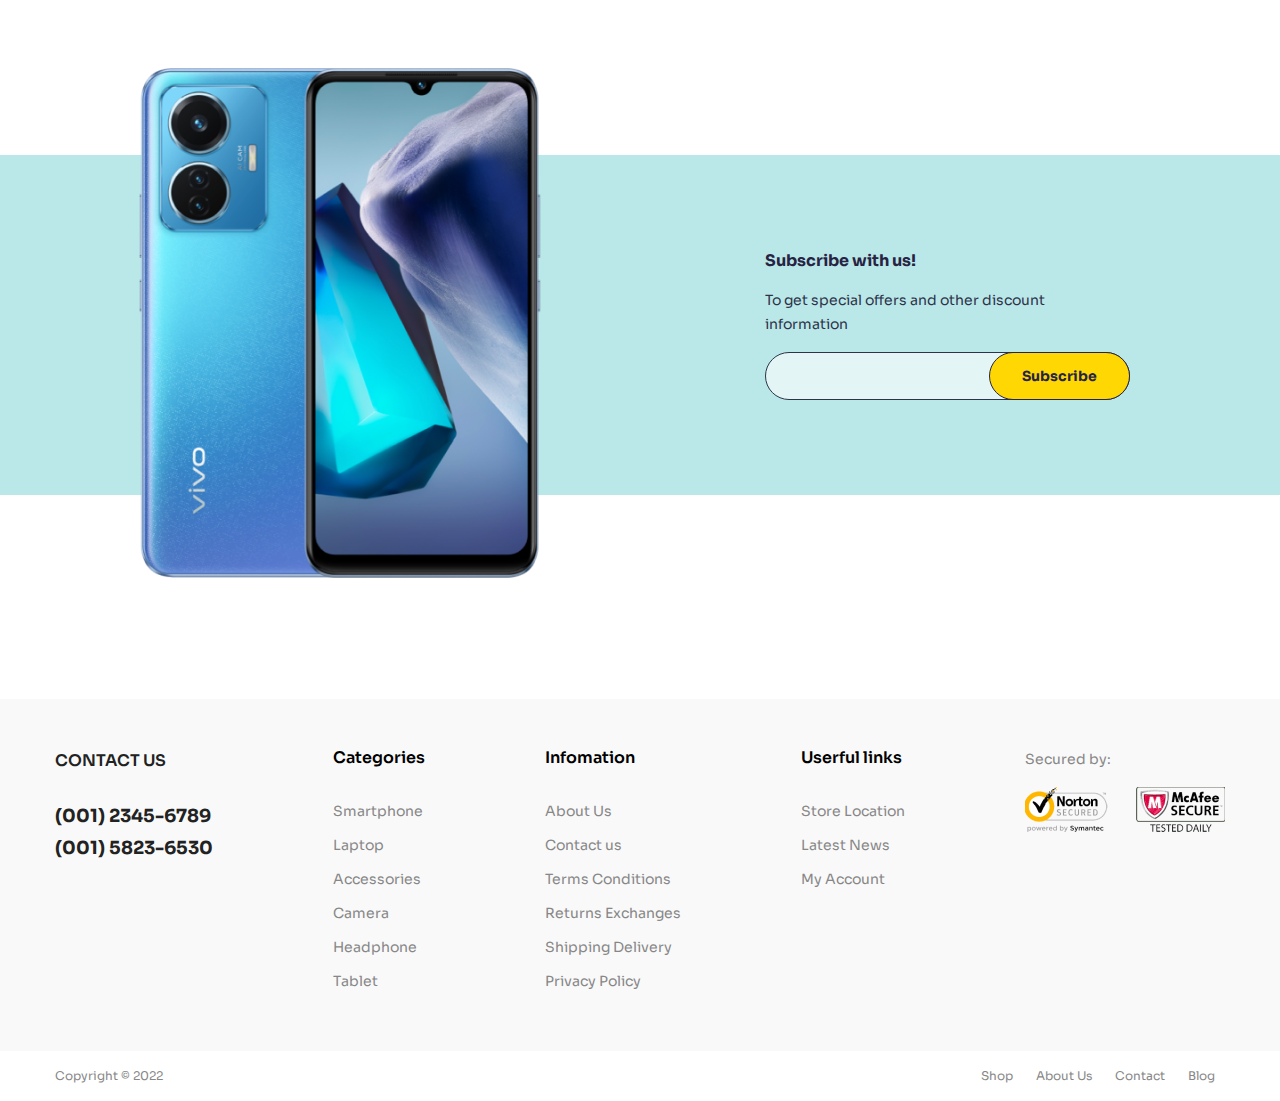
==== commit 64893b57: "updated: navbar part.. page links added in logo and links" ====
--- a/index.html
+++ b/index.html
@@ -39,24 +39,138 @@
         <div class="container">
             <div class="navbar">
                 <div class="nav-content">
-                    <img class="logo" src="images/Logo.png" alt="logo">
+                    <a href="index.html">
+                        <img class="logo" src="images/Logo.png" alt="logo">
+                    </a>
                 </div>
                 <div class="nav-content">
                     <ul class="nav-text">
                         <li>
-                            <a class="nav-text" href="#">Smartphones</a>
+                            <a href="./plp.html">Smartphones</a>
+                            <div class="mega-menue smartphones">
+                                <div class="menu-items">
+                                    <h4 class="Heading">Samsung</h4>
+                                    <ul>
+                                        <li> <a href="#"> Galaxy Z Fold4 </a> </li>
+                                        <li> <a href="#"> Galaxy Z Flip4 </a> </li>
+                                        <li> <a href="#"> Galaxy A23 5G </a> </li>
+                                        <li> <a href="#"> Galaxy M13 5G </a> </li>
+                                        <li> <a href="#"> Galaxy F13 </a> </li>
+                                        <li> <a href="#"> Galaxy M23 </a> </li>
+                                        <li> <a href="#"> Galaxy F23 </a> </li>
+                                    </ul>
+                                </div>
+                                <div class="menu-items">
+                                    <h4 class="Heading">Apple</h4>
+                                    <ul>
+                                        <li> <a href="#"> iPhone 14 Pro Max </a> </li>
+                                        <li> <a href="#"> iPhone 13 Pro Max </a> </li>
+                                        <li> <a href="#"> iPhone 11 </a> </li>
+                                        <li> <a href="#"> iPhone XR </a> </li>
+                                        <li> <a href="#"> iPhone 7 </a> </li>
+                                        <li> <a href="#"> iPhone 7 Plus </a> </li>
+                                        <li> <a href="#"> iPhone 13 </a> </li>
+                                    </ul>
+                                </div>
+                                <div class="menu-items">
+                                    <h4 class="Heading">Nokia</h4>
+                                    <ul>
+                                        <li> <a href="#"> Nokia T10 </a> </li>
+                                        <li> <a href="#"> Nokia G11 Plus </a> </li>
+                                        <li> <a href="#"> Nokia C21 Plus </a> </li>
+                                        <li> <a href="#"> Nokia C21 </a> </li>
+                                        <li> <a href="#"> Nokia XR20 </a> </li>
+                                        <li> <a href="#"> Nokia X20 </a> </li>
+                                        <li> <a href="#"> Nokia C1 Plus </a> </li>
+                                    </ul>
+                                </div>
+                            </div>
                         </li>
                         <li>
-                            <a class="nav-text" href="#">Mobile Accessories</a>
+                            <a href="./plp.html">Mobile Accessories</a>
+                            <div class="mega-menue mobile-accessories">
+                                <div class="menu-items">
+                                    <h4 class="Heading">Air Buds</h4>
+                                    <ul>
+                                        <li> <a href="#"> Realme Buds Q2s </a> </li>
+                                        <li> <a href="#"> Mibro S1 TWS </a> </li>
+                                        <li> <a href="#"> Haylou MoriPods </a> </li>
+                                        <li> <a href="#"> Haylou GT5 </a> </li>
+                                        <li> <a href="#"> Haylou T33 </a> </li>
+                                        <li> <a href="#"> Imilab T11 </a> </li>
+                                        <li> <a href="#"> DIZO Z TWS </a> </li>
+                                    </ul>
+                                </div>
+                                <div class="menu-items">
+                                    <h4 class="Heading">Headphone</h4>
+                                    <ul>
+                                        <li> <a href="#"> Redmi 3.5mm </a> </li>
+                                        <li> <a href="#"> DIZO Wireless Power </a> </li>
+                                        <li> <a href="#"> Samsung In-Ear </a> </li>
+                                        <li> <a href="#"> Xiaomi In-Ear </a> </li>
+                                        <li> <a href="#"> Jabra Evolve2 </a> </li>
+                                        <li> <a href="#"> JBL Quantum 200 </a> </li>
+                                        <li> <a href="#"> HP H150 </a> </li>
+                                    </ul>
+                                </div>
+                                <div class="menu-items">
+                                    <h4 class="Heading">Power Bank</h4>
+                                    <ul>
+                                        <li> <a href="#"> Baseus Bipow </a> </li>
+                                        <li> <a href="#"> Xiaomi SOLOVE </a> </li>
+                                        <li> <a href="#"> Xiaomi V3</a> </li>
+                                        <li> <a href="#"> Redmi 10000mAh </a> </li>
+                                        <li> <a href="#"> Huawei CP11QM </a> </li>
+                                        <li> <a href="#"> Baseus Adaman </a> </li>
+                                        <li> <a href="#"> TP-Link TL-PB10000 </a> </li>
+                                    </ul>
+                                </div>
+                                <div class="menu-items">
+                                    <h4 class="Heading">Charger</h4>
+                                    <ul>
+                                        <li> <a href="#"> Xiaomi </a> </li>
+                                        <li> <a href="#"> Huawei CP84 </a> </li>
+                                        <li> <a href="#"> VertuCharge-Qi</a> </li>
+                                        <li> <a href="#"> Promate AuraPad-4 </a> </li>
+                                        <li> <a href="#"> Anobik 20W </a> </li>
+                                        <li> <a href="#"> Samsung 45W </a> </li>
+                                        <li> <a href="#"> Hoco C80 18W </a> </li>
+                                    </ul>
+                                </div>
+                                <div class="menu-items">
+                                    <h4 class="Heading">Smart Watches</h4>
+                                    <ul>
+                                        <li> <a href="#"> Amazfit GTS 2 </a> </li>
+                                        <li> <a href="#"> Amazfit GTR 2 </a> </li>
+                                        <li> <a href="#"> Imilab W01 </a> </li>
+                                        <li> <a href="#"> Haylou RS3 </a> </li>
+                                        <li> <a href="#"> Dizo Watch Pro </a> </li>
+                                        <li> <a href="#"> Mibro A1</a> </li>
+                                        <li> <a href="#"> COLMI P28 PLUS </a> </li>
+                                    </ul>
+                                </div>
+                                <div class="menu-items">
+                                    <h4 class="Heading">Adapter</h4>
+                                    <ul>
+                                        <li> <a href="#"> Apple 61W </a> </li>
+                                        <li> <a href="#"> Promate PD18 </a> </li>
+                                        <li> <a href="#"> Baseus 30W </a> </li>
+                                        <li> <a href="#"> Xiaomi GaN </a> </li>
+                                        <li> <a href="#"> OnePlus Warp </a> </li>
+                                        <li> <a href="#"> LDNIO A1204Q </a> </li>
+                                        <li> <a href="#"> Samsung 25W </a> </li>
+                                    </ul>
+                                </div>
+                            </div>
                         </li>
                         <li>
-                            <a class="nav-text" href="#">Electronics Appliances</a>
+                            <a href="./plp.html">Electronics Appliances</a>
                         </li>
                         <li>
-                            <a class="nav-text" href="#">Computer Accessories</a>
+                            <a href="./plp.html">Computer Accessories</a>
                         </li>
                         <li>
-                            <a class="nav-text" href="#">Lifestyle</a>
+                            <a href="./plp.html">Lifestyle</a>
                         </li>
                     </ul>
                 </div>
--- a/css/style.css
+++ b/css/style.css
@@ -148,6 +148,7 @@
     align-items: center;
     display: flex;
     justify-content: space-between;
+    position: relative;
 }
 
 .navbar .nav-content {
@@ -164,7 +165,7 @@
     font-size: 14px;
     line-height: 21px;
     color: #272343;
-    padding: 26px 14px;
+    padding: 27px 14px;
 }
 
 .nav-content .nav-links {
@@ -576,4 +577,57 @@
     text-decoration: underline;
 }
 
-/* MegaMenu */+/* MegaMenu */
+.mega-menue {
+    position: absolute;
+    top: 120%;
+    opacity: 0;
+    visibility: hidden;
+    transition: 0.3s;
+    left: 0px;
+    display: flex;
+    flex-wrap: wrap;
+    justify-content: space-around;
+    background: #FFFFFE;
+    box-shadow: 0px 0px 2px 1px rgba(0, 0, 0, 0.15);
+}
+
+.smartphones {
+    width: 568px;
+}
+
+.mobile-accessories {
+    width: 1106px;
+}
+
+.nav-text>li:hover .mega-menue {
+    top: 100%;
+    opacity: 1;
+    visibility: visible;
+    padding: 32px 0px;
+}
+
+.nav-text>li:hover a {
+    color: #FFD803;
+}
+
+.mega-menue>.menu-items>h4 {
+    line-height: 21px;
+    padding-bottom: 12px;
+}
+
+.mega-menue>.menu-items>ul>li>a {
+    color: #272343;
+    font-weight: 400;
+    font-size: 14px;
+    line-height: 21px;
+    padding-bottom: 8px;
+}
+
+.mega-menue>.menu-items>ul>li>a:hover {
+    text-decoration: underline;
+}
+
+.mega-menue>.menu-items>ul>li {
+    padding-bottom: 8px;
+}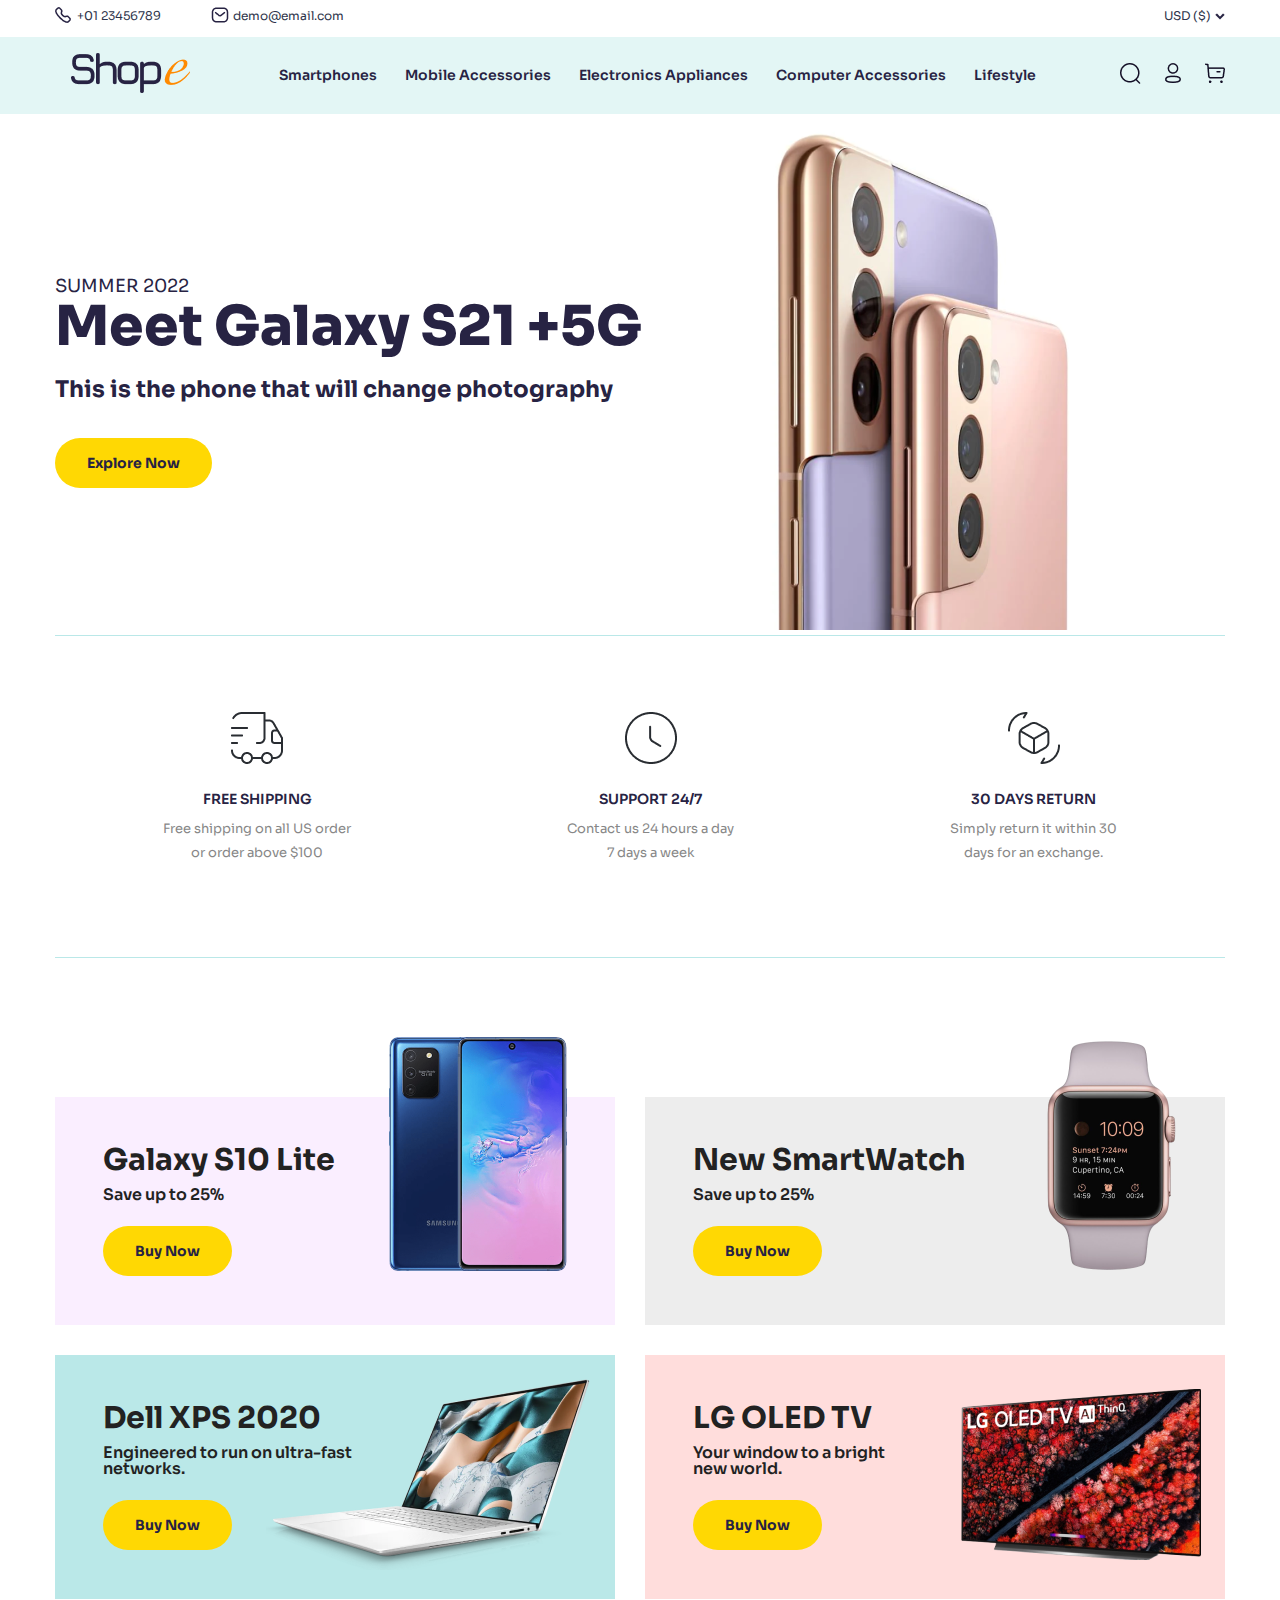
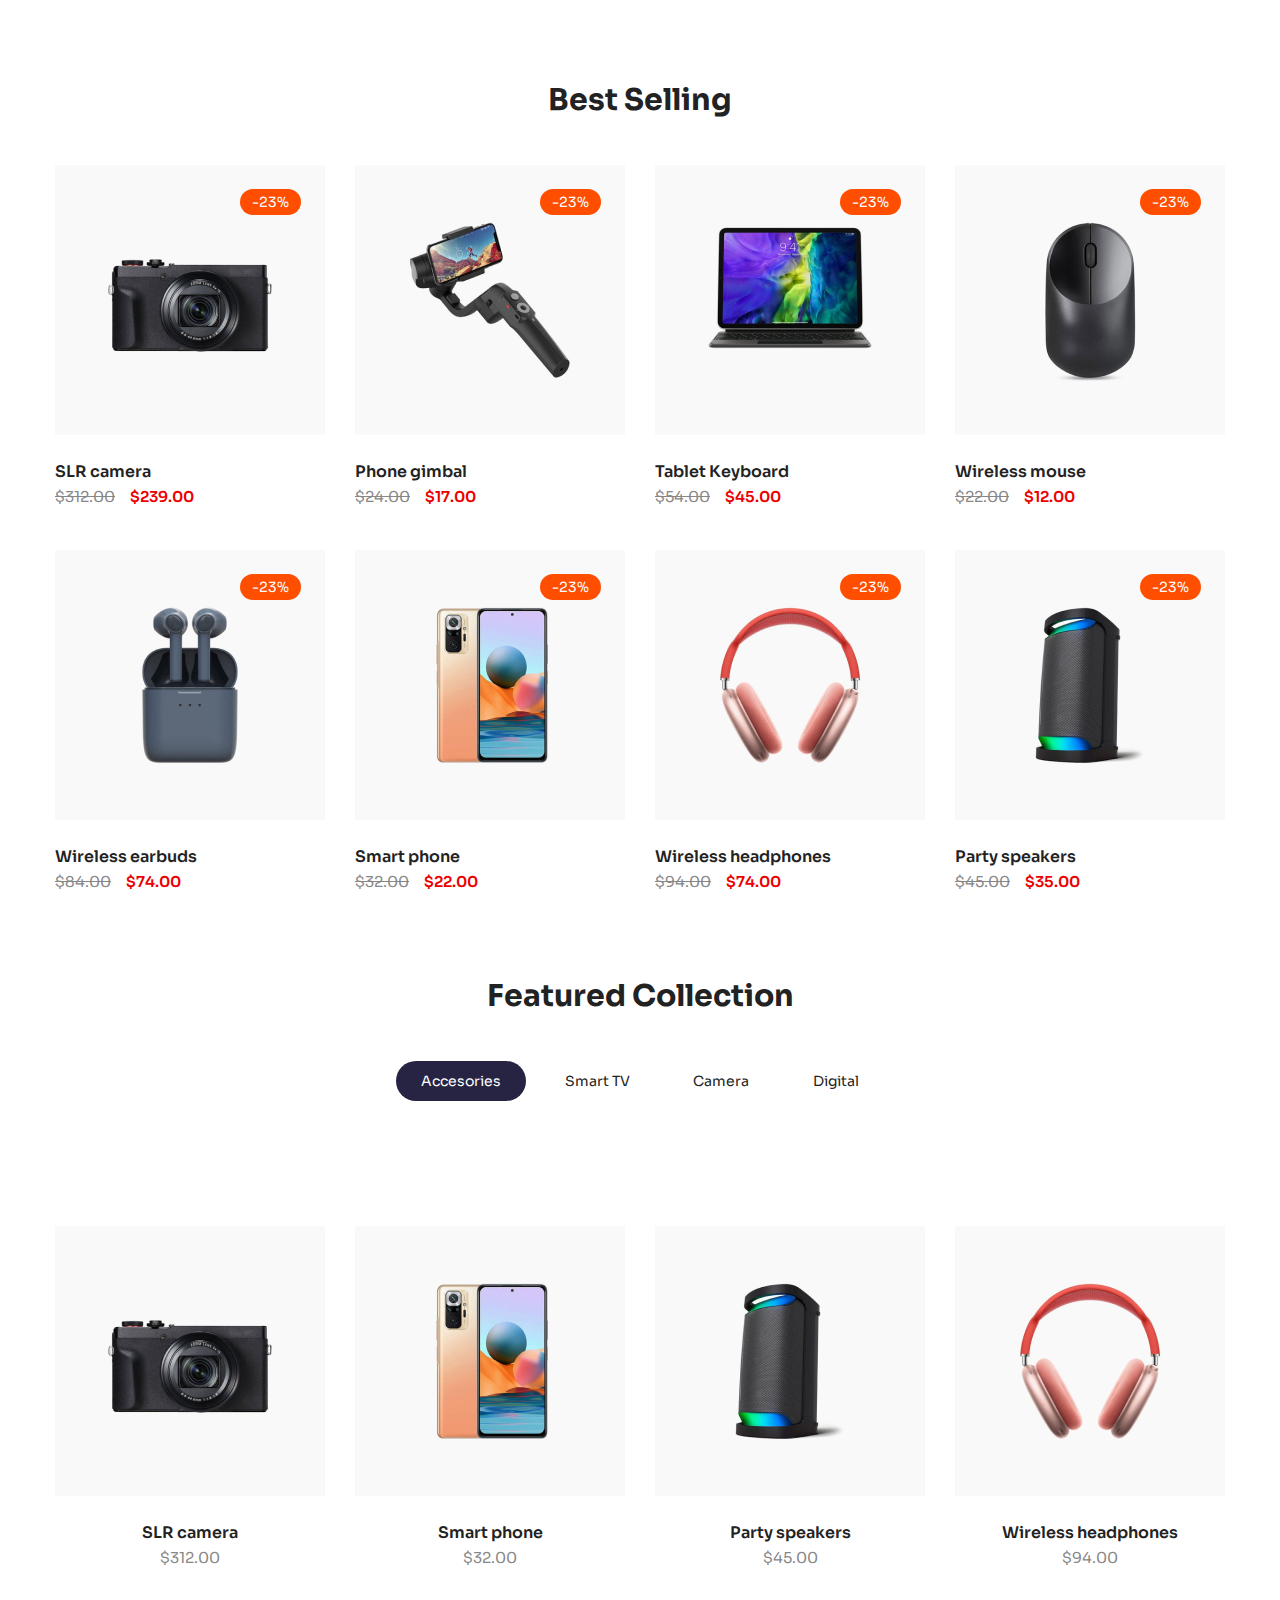
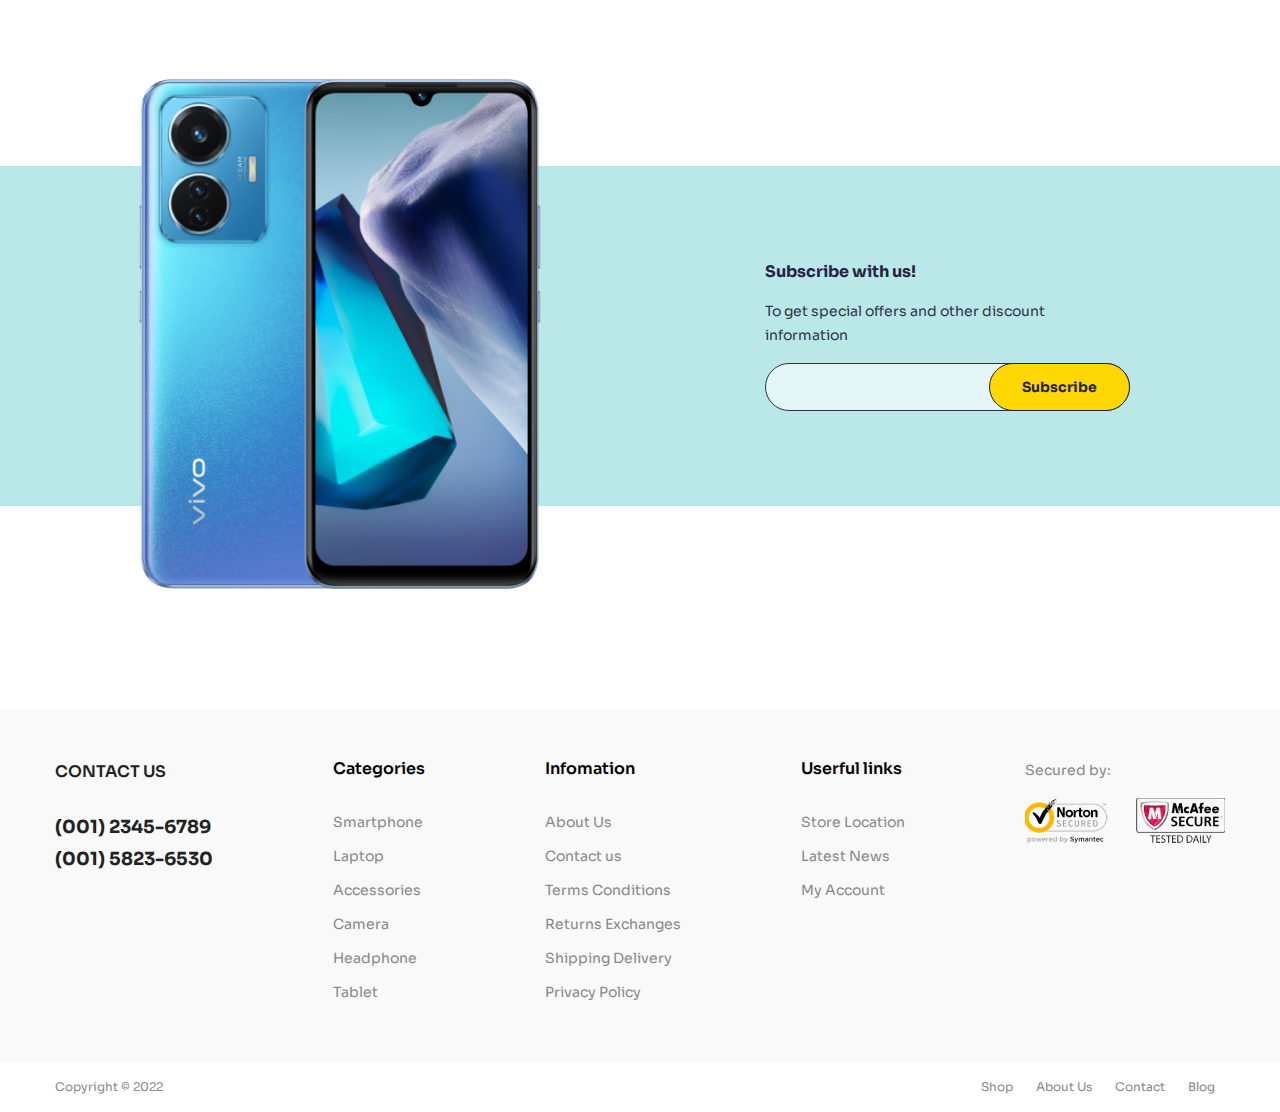
==== commit 68b41ced: "added: responsive landing page design" ====
--- a/index.html
+++ b/index.html
@@ -201,11 +201,15 @@
                     <h3 class="tagline">
                         This is the phone that will change photography
                     </h3>
-                    <a role="button" class="Button explore-btn btn-text" href="#">
-                        Explore Now
-                    </a>
-                </div>
-                <img src="./images/galaxy-s21-5g.png" alt="banner logo">
+                    <div class="banner-btn">
+                        <a role="button" class="Button explore-btn btn-text" href="#">
+                            Explore Now
+                        </a>
+                    </div>
+                </div>
+                <div class="banner-right">
+                    <img src="./images/galaxy-s21-5g.png" alt="banner logo">
+                </div>
             </div>
         </div>
     </section>
--- a/css/style.css
+++ b/css/style.css
@@ -96,16 +96,20 @@
 
 .top-nav .top-nav-content {
     display: flex;
+    flex-wrap: wrap;
     justify-content: space-between;
+    flex-wrap: wrap;
 }
 
 .top-nav-content .top-nav-sub-content {
     display: flex;
+    flex-wrap: wrap;
 }
 
 .top-nav-sub-content .sub-links {
     color: #2D334A;
     display: flex;
+    flex-wrap: wrap;
     align-items: center;
 }
 
@@ -147,16 +151,23 @@
 .navbar {
     align-items: center;
     display: flex;
+    flex-wrap: wrap;
     justify-content: space-between;
     position: relative;
 }
 
 .navbar .nav-content {
     display: flex;
+    flex-wrap: wrap;
+}
+
+.nav-content>a>.logo {
+    padding: 16px;
 }
 
 .nav-content>.nav-text {
     display: flex;
+    flex-wrap: wrap;
     padding: 25px;
 }
 
@@ -183,6 +194,7 @@
 /* banner */
 .banner {
     display: flex;
+    flex-wrap: wrap;
     align-items: center;
 }
 
@@ -210,6 +222,7 @@
 
 .facilities {
     display: flex;
+    flex-wrap: wrap;
     justify-content: space-around;
     border-width: 1px 0px;
     border-style: solid;
@@ -245,6 +258,7 @@
 .trending-items {
     color: #222222;
     display: flex;
+    flex-wrap: wrap;
     align-items: center;
     position: relative;
 }
@@ -376,6 +390,7 @@
 .feature-category {
     text-align: center;
     display: flex;
+    flex-wrap: wrap;
     justify-content: space-between;
     width: 488px;
     margin: auto;
@@ -424,6 +439,7 @@
 
 .subscribe-banner {
     display: flex;
+    flex-wrap: wrap;
     justify-content: flex-end;
     align-items: center;
     position: relative;
@@ -492,6 +508,7 @@
 
 .footer-details .footer-content {
     display: flex;
+    flex-wrap: wrap;
     justify-content: space-between;
 }
 
@@ -563,11 +580,13 @@
 
 .footer-bottom .footer-content {
     display: flex;
+    flex-wrap: wrap;
     justify-content: space-between;
 }
 
 .footer-bottom .footer-links a {
-    /* display: flex; */
+    /* display: flex;
+    flex-wrap: wrap; */
     /* justify-content: space-between; */
     color: #878787;
     padding: 10px;
@@ -587,6 +606,7 @@
     left: 0px;
     display: flex;
     flex-wrap: wrap;
+    flex-wrap: wrap;
     justify-content: space-around;
     background: #FFFFFE;
     box-shadow: 0px 0px 2px 1px rgba(0, 0, 0, 0.15);
@@ -630,4 +650,112 @@
 
 .mega-menue>.menu-items>ul>li {
     padding-bottom: 8px;
+}
+
+/* PLP page */
+.plp-back {
+    background:
+        linear-gradient(#27234365, #27234365),
+        url("../images/plp-cover.png")no-repeat;
+    background-size: cover;
+    background-position: center center;
+}
+
+.plp-back .banner>.banner-left {
+    color: #E3F6F5;
+    /* padding-top: 176px;
+    padding-bottom: 217px; */
+}
+
+.plp-back .banner-left>.summer {
+    padding-top: 176px;
+}
+
+.plp-back .banner-left>.tagline {
+    padding-bottom: 217px;
+}
+
+
+
+
+
+
+
+
+/* RESPONSIVE */
+@media only screen and (max-width:1080px) {
+    .container {
+        width: 100%;
+    }
+
+}
+
+@media only screen and (max-width:768px) {
+    .container {
+        width: 100%;
+    }
+
+    .nav-content>a>.logo {
+        padding: 16px;
+    }
+}
+
+@media only screen and (max-width: 375px) {
+    .container {
+        width: 100%;
+    }
+
+    /* TOP NAV */
+    .navbar {
+        padding-bottom: 20px;
+    }
+
+    .nav-content {
+        width: 100%;
+        justify-content: center;
+    }
+
+    .nav-content>.nav-text>li {
+        /* display: block; */
+        width: 100%;
+        text-align: center;
+        padding: 10px;
+    }
+
+    .nav-content>.nav-text>li>a {
+        padding: 10px;
+    }
+
+    .banner {
+        flex-direction: column-reverse;
+        /* display: block; */
+        text-align: center;
+        padding: 20px 0px;
+    }
+
+    .banner-left>.summer {
+        padding-top: 20px;
+        padding-bottom: 10px;
+    }
+
+    .banner-left .head-name {
+        padding-right: 0px;
+    }
+
+    .banner-left .banner-btn {
+        padding-bottom: 50px;
+    }
+
+    .banner-right img {
+        width: 100%;
+    }
+
+    .facilities {
+        display: block;
+    }
+
+    .facilities .sub-facilities {
+        padding: 40px 0px;
+    }
+
 }